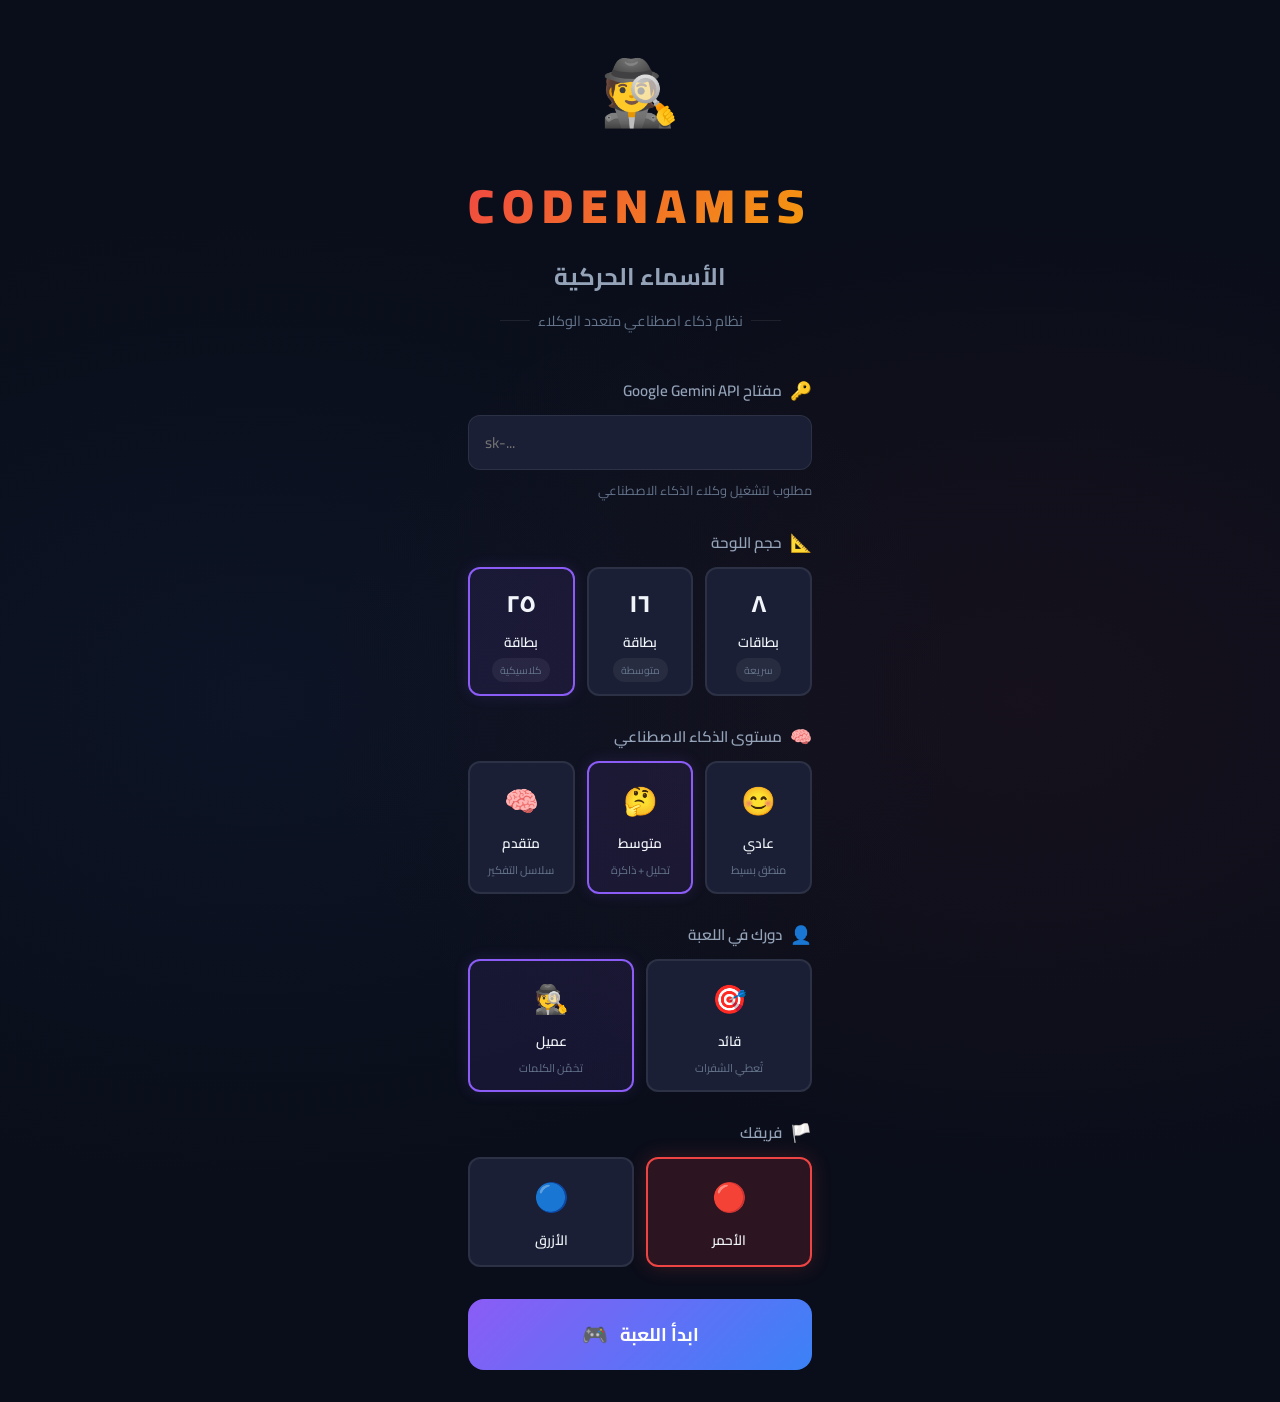
==== static/index.html @ 01b6862e "inital commit" ====
<!DOCTYPE html>
<html lang="ar" dir="rtl">

<head>
    <meta charset="UTF-8">
    <meta name="viewport" content="width=device-width, initial-scale=1.0">
    <title>Codenames العربية - لعبة الأسماء الحركية</title>
    <meta name="description" content="نظام متكامل للعبة Codenames باللغة العربية مع وكلاء ذكاء اصطناعي متعددين">
    <link rel="preconnect" href="https://fonts.googleapis.com">
    <link rel="preconnect" href="https://fonts.gstatic.com" crossorigin>
    <link
        href="https://fonts.googleapis.com/css2?family=Cairo:wght@300;400;600;700;800;900&family=Tajawal:wght@300;400;500;700&display=swap"
        rel="stylesheet">
    <link rel="stylesheet" href="/static/styles.css">
</head>

<body>
    <!-- شاشة البداية -->
    <div id="setup-screen" class="screen active">
        <div class="setup-container">
            <div class="logo-section">
                <div class="logo-icon">🕵️</div>
                <h1 class="game-title">CODENAMES</h1>
                <h2 class="game-subtitle">الأسماء الحركية</h2>
                <p class="game-tagline">نظام ذكاء اصطناعي متعدد الوكلاء</p>
            </div>

            <div class="settings-panel">
                <div class="setting-group">
                    <label class="setting-label">
                        <span class="label-icon">🔑</span>
                        مفتاح Google Gemini API
                    </label>
                    <input type="password" id="api-key-input" class="setting-input" placeholder="sk-..."
                        autocomplete="off">
                    <small class="setting-hint">مطلوب لتشغيل وكلاء الذكاء الاصطناعي</small>
                </div>

                <div class="setting-group">
                    <label class="setting-label">
                        <span class="label-icon">📐</span>
                        حجم اللوحة
                    </label>
                    <div class="option-cards" id="board-size-options">
                        <div class="option-card" data-value="8">
                            <span class="option-number">٨</span>
                            <span class="option-text">بطاقات</span>
                            <span class="option-tag">سريعة</span>
                        </div>
                        <div class="option-card" data-value="16">
                            <span class="option-number">١٦</span>
                            <span class="option-text">بطاقة</span>
                            <span class="option-tag">متوسطة</span>
                        </div>
                        <div class="option-card selected" data-value="25">
                            <span class="option-number">٢٥</span>
                            <span class="option-text">بطاقة</span>
                            <span class="option-tag">كلاسيكية</span>
                        </div>
                    </div>
                </div>

                <div class="setting-group">
                    <label class="setting-label">
                        <span class="label-icon">🧠</span>
                        مستوى الذكاء الاصطناعي
                    </label>
                    <div class="option-cards" id="difficulty-options">
                        <div class="option-card" data-value="easy">
                            <span class="option-emoji">😊</span>
                            <span class="option-text">عادي</span>
                            <span class="option-desc">منطق بسيط</span>
                        </div>
                        <div class="option-card selected" data-value="medium">
                            <span class="option-emoji">🤔</span>
                            <span class="option-text">متوسط</span>
                            <span class="option-desc">تحليل + ذاكرة</span>
                        </div>
                        <div class="option-card" data-value="hard">
                            <span class="option-emoji">🧠</span>
                            <span class="option-text">متقدم</span>
                            <span class="option-desc">سلاسل التفكير</span>
                        </div>
                    </div>
                </div>

                <div class="setting-group">
                    <label class="setting-label">
                        <span class="label-icon">👤</span>
                        دورك في اللعبة
                    </label>
                    <div class="option-cards" id="role-options">
                        <div class="option-card" data-value="spymaster">
                            <span class="option-emoji">🎯</span>
                            <span class="option-text">قائد</span>
                            <span class="option-desc">تُعطي الشفرات</span>
                        </div>
                        <div class="option-card selected" data-value="operative">
                            <span class="option-emoji">🕵️</span>
                            <span class="option-text">عميل</span>
                            <span class="option-desc">تخمّن الكلمات</span>
                        </div>
                    </div>
                </div>

                <div class="setting-group">
                    <label class="setting-label">
                        <span class="label-icon">🏳️</span>
                        فريقك
                    </label>
                    <div class="option-cards" id="team-options">
                        <div class="option-card selected team-red" data-value="red">
                            <span class="option-emoji">🔴</span>
                            <span class="option-text">الأحمر</span>
                        </div>
                        <div class="option-card team-blue" data-value="blue">
                            <span class="option-emoji">🔵</span>
                            <span class="option-text">الأزرق</span>
                        </div>
                    </div>
                </div>

                <button id="start-game-btn" class="start-btn" onclick="startGame()">
                    <span class="btn-text">ابدأ اللعبة</span>
                    <span class="btn-icon">🎮</span>
                </button>
            </div>
        </div>
    </div>

    <!-- شاشة اللعبة -->
    <div id="game-screen" class="screen">
        <!-- الشريط العلوي -->
        <header class="game-header">
            <div class="header-right">
                <h1 class="header-title">CODENAMES</h1>
            </div>
            <div class="header-center">
                <div class="score-display">
                    <div class="score-item score-red">
                        <span class="score-label">الأحمر</span>
                        <span class="score-value" id="red-remaining">9</span>
                    </div>
                    <div class="score-divider">:</div>
                    <div class="score-item score-blue">
                        <span class="score-value" id="blue-remaining">8</span>
                        <span class="score-label">الأزرق</span>
                    </div>
                </div>
            </div>
            <div class="header-left">
                <div class="turn-indicator" id="turn-indicator">
                    <span class="turn-team" id="current-team-display">الأحمر</span>
                    <span class="turn-phase" id="current-phase-display">الشفرة</span>
                </div>
                <button class="new-game-btn" onclick="showSetup()">لعبة جديدة</button>
            </div>
        </header>

        <!-- المحتوى الرئيسي -->
        <main class="game-main">
            <!-- لوحة اللعب -->
            <div class="board-section">
                <!-- الشفرة الحالية -->
                <div class="clue-display" id="clue-display" style="display: none;">
                    <div class="clue-label">الشفرة</div>
                    <div class="clue-content">
                        <span class="clue-word" id="clue-word"></span>
                        <span class="clue-number" id="clue-number"></span>
                    </div>
                    <div class="guesses-remaining" id="guesses-remaining"></div>
                </div>

                <!-- لوحة البطاقات -->
                <div class="game-board" id="game-board"></div>

                <!-- أزرار الإجراءات -->
                <div class="action-bar" id="action-bar">
                    <!-- شكل الشفرة (للقائد) -->
                    <div id="clue-form" class="clue-form" style="display: none;">
                        <input type="text" id="clue-input" class="clue-input" placeholder="اكتب الشفرة...">
                        <select id="clue-number-input" class="clue-select">
                            <option value="0">٠</option>
                            <option value="1" selected>١</option>
                            <option value="2">٢</option>
                            <option value="3">٣</option>
                            <option value="4">٤</option>
                            <option value="5">٥</option>
                            <option value="6">٦</option>
                            <option value="7">٧</option>
                            <option value="8">٨</option>
                            <option value="9">٩</option>
                        </select>
                        <button class="submit-clue-btn" onclick="submitClue()">إرسال الشفرة</button>
                    </div>

                    <!-- زر تمرير الدور -->
                    <button id="pass-btn" class="pass-btn" style="display: none;" onclick="passTurn()">
                        تمرير الدور ⏭️
                    </button>
                </div>
            </div>

            <!-- لوحة التفكير -->
            <aside class="thinking-panel" id="thinking-panel">
                <div class="panel-header">
                    <h3 class="panel-title">🧠 عمليات التفكير</h3>
                    <button class="panel-toggle" onclick="toggleThinkingPanel()">◀</button>
                </div>
                <div class="thinking-log" id="thinking-log">
                    <div class="thinking-empty">ستظهر هنا عمليات تفكير الوكلاء...</div>
                </div>
                <div class="clue-history-section">
                    <h4 class="section-title">📜 سجل الشفرات</h4>
                    <div class="clue-history-list" id="clue-history-list">
                        <div class="history-empty">لا توجد شفرات سابقة</div>
                    </div>
                </div>
                <div class="event-log-section">
                    <h4 class="section-title">📋 سجل الأحداث</h4>
                    <div class="event-log" id="event-log"></div>
                </div>
            </aside>
        </main>

        <!-- رسالة انتهاء اللعبة -->
        <div id="game-over-overlay" class="game-over-overlay" style="display: none;">
            <div class="game-over-content">
                <button class="close-overlay-btn" onclick="closeGameOver()">×</button>
                <div class="game-over-icon" id="game-over-icon">🏆</div>
                <h2 class="game-over-title" id="game-over-title">انتهت اللعبة!</h2>
                <p class="game-over-reason" id="game-over-reason"></p>
                <div class="game-over-stats" id="game-over-stats"></div>
                <button class="play-again-btn" onclick="showSetup()">العب مرة أخرى</button>
            </div>
        </div>

        <!-- مؤشر التحميل -->
        <div id="loading-overlay" class="loading-overlay" style="display: none;">
            <div class="loading-content">
                <div class="loading-spinner"></div>
                <p class="loading-text" id="loading-text">الوكيل يفكر...</p>
            </div>
        </div>
    </div>

    <script src="/static/app.js"></script>
</body>

</html>
---- static/styles.css ----
/* ============================================
   Codenames Arabic - Professional UI Styles
   تصميم احترافي للعبة الأسماء الحركية العربية
   ============================================ */

/* === CSS Variables === */
:root {
    /* Colors */
    --bg-primary: #0a0e1a;
    --bg-secondary: #111827;
    --bg-card: #1a1f35;
    --bg-card-hover: #242b45;
    --bg-surface: rgba(255, 255, 255, 0.03);
    --bg-glass: rgba(255, 255, 255, 0.05);

    --text-primary: #f1f5f9;
    --text-secondary: #94a3b8;
    --text-muted: #64748b;

    --red-primary: #ef4444;
    --red-light: #fca5a5;
    --red-dark: #991b1b;
    --red-glow: rgba(239, 68, 68, 0.3);
    --red-bg: rgba(239, 68, 68, 0.15);

    --blue-primary: #3b82f6;
    --blue-light: #93c5fd;
    --blue-dark: #1e40af;
    --blue-glow: rgba(59, 130, 246, 0.3);
    --blue-bg: rgba(59, 130, 246, 0.15);

    --neutral-primary: #a8a29e;
    --neutral-bg: rgba(168, 162, 158, 0.15);

    --assassin-primary: #1f2937;
    --assassin-bg: rgba(31, 41, 55, 0.9);
    --assassin-glow: rgba(0, 0, 0, 0.5);

    --accent-gold: #f59e0b;
    --accent-purple: #8b5cf6;
    --accent-green: #10b981;
    --accent-pink: #ec4899;

    --border-subtle: rgba(255, 255, 255, 0.08);
    --border-active: rgba(255, 255, 255, 0.15);

    /* Typography */
    --font-main: 'Cairo', 'Tajawal', sans-serif;
    --font-display: 'Cairo', sans-serif;

    /* Sizing */
    --radius-sm: 8px;
    --radius-md: 12px;
    --radius-lg: 16px;
    --radius-xl: 24px;
    --radius-full: 9999px;

    /* Transitions */
    --transition-fast: 0.15s ease;
    --transition-normal: 0.3s ease;
    --transition-slow: 0.5s ease;

    /* Shadows */
    --shadow-sm: 0 2px 8px rgba(0, 0, 0, 0.3);
    --shadow-md: 0 4px 16px rgba(0, 0, 0, 0.4);
    --shadow-lg: 0 8px 32px rgba(0, 0, 0, 0.5);
    --shadow-glow-red: 0 0 20px rgba(239, 68, 68, 0.2);
    --shadow-glow-blue: 0 0 20px rgba(59, 130, 246, 0.2);
}

/* === Reset & Base === */
*,
*::before,
*::after {
    margin: 0;
    padding: 0;
    box-sizing: border-box;
}

html {
    font-size: 16px;
    scroll-behavior: smooth;
}

body {
    font-family: var(--font-main);
    background: var(--bg-primary);
    color: var(--text-primary);
    direction: rtl;
    min-height: 100vh;
    overflow-x: hidden;
    background-image:
        radial-gradient(ellipse at 20% 50%, rgba(59, 130, 246, 0.05) 0%, transparent 50%),
        radial-gradient(ellipse at 80% 50%, rgba(239, 68, 68, 0.05) 0%, transparent 50%);
}

/* === Screen Management === */
.screen {
    display: none;
    min-height: 100vh;
}

.screen.active {
    display: flex;
    flex-direction: column;
}

/* ============================================
   SETUP SCREEN
   ============================================ */

.setup-container {
    max-width: 640px;
    margin: 0 auto;
    padding: 2rem 1.5rem;
    display: flex;
    flex-direction: column;
    align-items: center;
    min-height: 100vh;
    justify-content: center;
}

.logo-section {
    text-align: center;
    margin-bottom: 2.5rem;
    animation: fadeInDown 0.8s ease;
}

@keyframes fadeInDown {
    from {
        opacity: 0;
        transform: translateY(-30px);
    }

    to {
        opacity: 1;
        transform: translateY(0);
    }
}

.logo-icon {
    font-size: 4rem;
    margin-bottom: 0.5rem;
    animation: float 3s ease-in-out infinite;
}

@keyframes float {

    0%,
    100% {
        transform: translateY(0);
    }

    50% {
        transform: translateY(-10px);
    }
}

.game-title {
    font-family: var(--font-display);
    font-size: 3rem;
    font-weight: 900;
    letter-spacing: 8px;
    background: linear-gradient(135deg, var(--red-primary), var(--accent-gold), var(--blue-primary));
    background-size: 200% 200%;
    -webkit-background-clip: text;
    -webkit-text-fill-color: transparent;
    background-clip: text;
    animation: gradientShift 4s ease-in-out infinite;
}

@keyframes gradientShift {

    0%,
    100% {
        background-position: 0% 50%;
    }

    50% {
        background-position: 100% 50%;
    }
}

.game-subtitle {
    font-size: 1.5rem;
    font-weight: 700;
    color: var(--text-secondary);
    margin-top: 0.25rem;
}

.game-tagline {
    font-size: 0.9rem;
    color: var(--text-muted);
    margin-top: 0.5rem;
    display: flex;
    align-items: center;
    justify-content: center;
    gap: 0.5rem;
}

.game-tagline::before,
.game-tagline::after {
    content: '';
    width: 30px;
    height: 1px;
    background: var(--border-subtle);
}

/* Settings Panel */
.settings-panel {
    width: 100%;
    display: flex;
    flex-direction: column;
    gap: 1.5rem;
    animation: fadeInUp 0.8s ease 0.2s both;
}

@keyframes fadeInUp {
    from {
        opacity: 0;
        transform: translateY(20px);
    }

    to {
        opacity: 1;
        transform: translateY(0);
    }
}

.setting-group {
    display: flex;
    flex-direction: column;
    gap: 0.5rem;
}

.setting-label {
    font-size: 0.95rem;
    font-weight: 600;
    color: var(--text-secondary);
    display: flex;
    align-items: center;
    gap: 0.5rem;
}

.label-icon {
    font-size: 1.1rem;
}

.setting-input {
    background: var(--bg-card);
    border: 1px solid var(--border-subtle);
    border-radius: var(--radius-md);
    padding: 0.75rem 1rem;
    font-family: var(--font-main);
    font-size: 0.95rem;
    color: var(--text-primary);
    direction: ltr;
    text-align: left;
    transition: var(--transition-normal);
}

.setting-input:focus {
    outline: none;
    border-color: var(--accent-purple);
    box-shadow: 0 0 0 3px rgba(139, 92, 246, 0.15);
}

.setting-hint {
    font-size: 0.8rem;
    color: var(--text-muted);
}

/* Option Cards */
.option-cards {
    display: flex;
    gap: 0.75rem;
    flex-wrap: wrap;
}

.option-card {
    flex: 1;
    min-width: 80px;
    background: var(--bg-card);
    border: 2px solid var(--border-subtle);
    border-radius: var(--radius-md);
    padding: 0.75rem;
    text-align: center;
    cursor: pointer;
    transition: var(--transition-normal);
    display: flex;
    flex-direction: column;
    align-items: center;
    gap: 0.2rem;
}

.option-card:hover {
    border-color: var(--border-active);
    background: var(--bg-card-hover);
    transform: translateY(-2px);
}

.option-card.selected {
    border-color: var(--accent-purple);
    background: rgba(139, 92, 246, 0.1);
    box-shadow: 0 0 15px rgba(139, 92, 246, 0.15);
}

.option-card.team-red.selected {
    border-color: var(--red-primary);
    background: var(--red-bg);
    box-shadow: var(--shadow-glow-red);
}

.option-card.team-blue.selected {
    border-color: var(--blue-primary);
    background: var(--blue-bg);
    box-shadow: var(--shadow-glow-blue);
}

.option-number {
    font-size: 1.5rem;
    font-weight: 800;
    color: var(--text-primary);
}

.option-emoji {
    font-size: 1.75rem;
}

.option-text {
    font-size: 0.85rem;
    font-weight: 600;
    color: var(--text-primary);
}

.option-desc {
    font-size: 0.7rem;
    color: var(--text-muted);
}

.option-tag {
    font-size: 0.65rem;
    padding: 0.1rem 0.5rem;
    background: rgba(255, 255, 255, 0.06);
    border-radius: var(--radius-full);
    color: var(--text-muted);
}

/* Start Button */
.start-btn {
    width: 100%;
    padding: 1rem;
    font-family: var(--font-main);
    font-size: 1.15rem;
    font-weight: 700;
    color: white;
    background: linear-gradient(135deg, var(--accent-purple), var(--blue-primary));
    border: none;
    border-radius: var(--radius-lg);
    cursor: pointer;
    display: flex;
    align-items: center;
    justify-content: center;
    gap: 0.75rem;
    transition: var(--transition-normal);
    margin-top: 0.5rem;
    position: relative;
    overflow: hidden;
}

.start-btn::before {
    content: '';
    position: absolute;
    top: 0;
    left: -100%;
    width: 100%;
    height: 100%;
    background: linear-gradient(90deg, transparent, rgba(255, 255, 255, 0.1), transparent);
    transition: 0.5s;
}

.start-btn:hover::before {
    left: 100%;
}

.start-btn:hover {
    transform: translateY(-2px);
    box-shadow: 0 8px 25px rgba(139, 92, 246, 0.35);
}

.start-btn:active {
    transform: translateY(0);
}

.start-btn:disabled {
    opacity: 0.5;
    cursor: not-allowed;
    transform: none;
}

.btn-icon {
    font-size: 1.3rem;
}

/* ============================================
   GAME SCREEN
   ============================================ */

/* Header */
.game-header {
    display: flex;
    align-items: center;
    justify-content: space-between;
    padding: 0.75rem 1.5rem;
    background: var(--bg-secondary);
    border-bottom: 1px solid var(--border-subtle);
    position: sticky;
    top: 0;
    z-index: 100;
    backdrop-filter: blur(10px);
}

.header-title {
    font-size: 1.25rem;
    font-weight: 800;
    letter-spacing: 3px;
    background: linear-gradient(135deg, var(--red-primary), var(--blue-primary));
    -webkit-background-clip: text;
    -webkit-text-fill-color: transparent;
    background-clip: text;
}

.header-subtitle {
    font-size: 0.7rem;
    color: var(--text-muted);
    display: block;
}

/* Score Display */
.score-display {
    display: flex;
    align-items: center;
    gap: 1rem;
    background: var(--bg-glass);
    padding: 0.4rem 1.25rem;
    border-radius: var(--radius-full);
    border: 1px solid var(--border-subtle);
}

.score-item {
    display: flex;
    flex-direction: column;
    align-items: center;
    gap: 0.1rem;
}

.score-label {
    font-size: 0.65rem;
    font-weight: 600;
    text-transform: uppercase;
}

.score-red .score-label {
    color: var(--red-light);
}

.score-blue .score-label {
    color: var(--blue-light);
}

.score-value {
    font-size: 1.5rem;
    font-weight: 800;
}

.score-red .score-value {
    color: var(--red-primary);
    text-shadow: 0 0 10px var(--red-glow);
}

.score-blue .score-value {
    color: var(--blue-primary);
    text-shadow: 0 0 10px var(--blue-glow);
}

.score-divider {
    font-size: 1.25rem;
    font-weight: 800;
    color: var(--text-muted);
}

/* Turn Indicator */
.turn-indicator {
    display: flex;
    align-items: center;
    gap: 0.5rem;
    padding: 0.35rem 0.75rem;
    border-radius: var(--radius-full);
    background: var(--bg-glass);
    border: 1px solid var(--border-subtle);
    font-size: 0.85rem;
}

.turn-indicator.team-red {
    border-color: var(--red-primary);
    background: var(--red-bg);
}

.turn-indicator.team-blue {
    border-color: var(--blue-primary);
    background: var(--blue-bg);
}

.turn-team {
    font-weight: 700;
}

.turn-phase {
    color: var(--text-muted);
    font-size: 0.75rem;
}

.new-game-btn {
    background: var(--bg-card);
    border: 1px solid var(--border-subtle);
    border-radius: var(--radius-sm);
    padding: 0.4rem 0.75rem;
    color: var(--text-secondary);
    font-family: var(--font-main);
    font-size: 0.8rem;
    cursor: pointer;
    transition: var(--transition-fast);
    margin-right: 0.5rem;
}

.new-game-btn:hover {
    background: var(--bg-card-hover);
    color: var(--text-primary);
}

.header-left {
    display: flex;
    align-items: center;
}

/* === Main Layout === */
.game-main {
    display: flex;
    flex: 1;
    overflow: hidden;
}

.board-section {
    flex: 1;
    display: flex;
    flex-direction: column;
    padding: 1rem;
    overflow-y: auto;
    align-items: center;
}

/* Clue Display */
.clue-display {
    display: flex;
    align-items: center;
    gap: 1rem;
    padding: 0.75rem 1.5rem;
    background: var(--bg-glass);
    border: 1px solid var(--border-active);
    border-radius: var(--radius-lg);
    margin-bottom: 1rem;
    animation: slideDown 0.4s ease;
    width: fit-content;
}

@keyframes slideDown {
    from {
        opacity: 0;
        transform: translateY(-15px);
    }

    to {
        opacity: 1;
        transform: translateY(0);
    }
}

.clue-label {
    font-size: 0.75rem;
    color: var(--text-muted);
    font-weight: 600;
}

.clue-content {
    display: flex;
    align-items: center;
    gap: 0.5rem;
}

.clue-word {
    font-size: 1.5rem;
    font-weight: 800;
    color: var(--accent-gold);
    text-shadow: 0 0 15px rgba(245, 158, 11, 0.3);
}

.clue-number {
    font-size: 1.25rem;
    font-weight: 800;
    color: var(--accent-purple);
    background: rgba(139, 92, 246, 0.15);
    width: 2rem;
    height: 2rem;
    display: flex;
    align-items: center;
    justify-content: center;
    border-radius: var(--radius-full);
}

.guesses-remaining {
    font-size: 0.8rem;
    color: var(--text-muted);
}

/* === Game Board === */
.game-board {
    display: grid;
    gap: 0.6rem;
    width: 100%;
    max-width: 850px;
    padding: 0.5rem;
}

.game-board.size-8 {
    grid-template-columns: repeat(4, 1fr);
}

.game-board.size-16 {
    grid-template-columns: repeat(4, 1fr);
}

.game-board.size-25 {
    grid-template-columns: repeat(5, 1fr);
}

/* Card Styles */
.card {
    position: relative;
    background: var(--bg-card);
    border: 2px solid var(--border-subtle);
    border-radius: var(--radius-md);
    padding: 1rem 0.5rem;
    text-align: center;
    cursor: pointer;
    transition: var(--transition-normal);
    min-height: 75px;
    display: flex;
    align-items: center;
    justify-content: center;
    overflow: hidden;
    user-select: none;
}

.card::before {
    content: '';
    position: absolute;
    top: 0;
    left: 0;
    right: 0;
    bottom: 0;
    opacity: 0;
    transition: var(--transition-normal);
    border-radius: var(--radius-md);
}

.card:hover:not(.revealed):not(.disabled) {
    transform: translateY(-3px);
    border-color: var(--border-active);
    box-shadow: var(--shadow-md);
}

.card:hover:not(.revealed):not(.disabled)::before {
    opacity: 1;
    background: linear-gradient(135deg, rgba(255, 255, 255, 0.03), rgba(255, 255, 255, 0.08));
}

.card:active:not(.revealed):not(.disabled) {
    transform: translateY(-1px);
}

.card.disabled {
    cursor: not-allowed;
    opacity: 0.7;
}

.card-word {
    font-family: var(--font-main);
    font-size: 1rem;
    font-weight: 700;
    color: var(--text-primary);
    position: relative;
    z-index: 2;
}

.card-status-marker {
    position: absolute;
    top: 5px;
    right: 5px;
    font-size: 0.8rem;
    z-index: 10;
    background: rgba(0, 0, 0, 0.4);
    border-radius: 50%;
    width: 20px;
    height: 20px;
    display: flex;
    align-items: center;
    justify-content: center;
    box-shadow: 0 2px 4px rgba(0, 0, 0, 0.3);
    animation: markerPop 0.3s cubic-bezier(0.175, 0.885, 0.32, 1.275);
}

@keyframes markerPop {
    from {
        transform: scale(0);
        opacity: 0;
    }

    to {
        transform: scale(1);
        opacity: 1;
    }
}

.card-status-marker.missed {
    color: #ef4444;
    /* red-primary */
    border: 1px solid rgba(239, 68, 68, 0.3);
}

.card-status-marker.correct {
    color: #10b981;
    /* accent-green */
    border: 1px solid rgba(16, 185, 129, 0.3);
}



/* Revealed Card States */
.card.revealed {
    cursor: default;
    transform: none;
}

.card.revealed.type-red {
    background: var(--red-primary);
    border-color: var(--red-light);
    box-shadow: 0 0 20px rgba(239, 68, 68, 0.4);
    transform: scale(0.98);
}

.card.revealed.type-red .card-word {
    color: #ffffff;
    text-shadow: 0 1px 2px rgba(0, 0, 0, 0.5);
}

.card.revealed.type-blue {
    background: var(--blue-primary);
    border-color: var(--blue-light);
    box-shadow: 0 0 20px rgba(59, 130, 246, 0.4);
    transform: scale(0.98);
}

.card.revealed.type-blue .card-word {
    color: #ffffff;
    text-shadow: 0 1px 2px rgba(0, 0, 0, 0.5);
}

.card.revealed.type-neutral {
    background: #e2e8f0;
    /* Light white/beige as requested */
    border-color: #94a3b8;
    opacity: 0.9;
    transform: scale(0.95);
}

.card.revealed.type-neutral .card-word {
    color: #1e293b;
    text-decoration: none;
    font-weight: 800;
}

.card.revealed.type-assassin {
    background: var(--assassin-bg);
    border-color: #374151;
    box-shadow: var(--shadow-lg);
}

.card.revealed.type-assassin .card-word {
    color: #ef4444;
}

.card.revealed.type-assassin::after {
    content: '💀';
    position: absolute;
    top: 4px;
    left: 4px;
    font-size: 0.8rem;
}

/* Spymaster View - color hints */
.card.spy-red {
    border-color: rgba(239, 68, 68, 0.4);
    background: rgba(239, 68, 68, 0.08);
}

.card.spy-blue {
    border-color: rgba(59, 130, 246, 0.4);
    background: rgba(59, 130, 246, 0.08);
}

.card.spy-neutral {
    border-color: rgba(168, 162, 158, 0.3);
    background: rgba(168, 162, 158, 0.05);
}

.card.spy-assassin {
    border-color: rgba(55, 65, 81, 0.6);
    background: rgba(17, 24, 39, 0.4);
}

.card.spy-assassin::after {
    content: '☠️';
    position: absolute;
    top: 4px;
    left: 4px;
    font-size: 0.7rem;
}

/* Card type indicator for spymaster */
.card-type-dot {
    position: absolute;
    bottom: 4px;
    left: 50%;
    transform: translateX(-50%);
    width: 6px;
    height: 6px;
    border-radius: 50%;
}

.card-type-dot.dot-red {
    background: var(--red-primary);
}

.card-type-dot.dot-blue {
    background: var(--blue-primary);
}

.card-type-dot.dot-neutral {
    background: var(--neutral-primary);
}

.card-type-dot.dot-assassin {
    background: #4b5563;
}

/* Card reveal animation */
.card.just-revealed {
    animation: cardReveal 0.6s ease;
}

@keyframes cardReveal {
    0% {
        transform: rotateY(0deg);
    }

    50% {
        transform: rotateY(90deg);
    }

    100% {
        transform: rotateY(0deg);
    }
}

/* === Action Bar === */
.action-bar {
    margin-top: 1rem;
    display: flex;
    justify-content: center;
    width: 100%;
    max-width: 650px;
}

.clue-form {
    display: flex;
    gap: 0.5rem;
    align-items: center;
    background: var(--bg-card);
    padding: 0.5rem;
    border-radius: var(--radius-lg);
    border: 1px solid var(--border-subtle);
    width: 100%;
}

.clue-input {
    flex: 1;
    background: var(--bg-secondary);
    border: 1px solid var(--border-subtle);
    border-radius: var(--radius-sm);
    padding: 0.65rem 1rem;
    font-family: var(--font-main);
    font-size: 1rem;
    color: var(--text-primary);
    transition: var(--transition-fast);
}

.clue-input:focus {
    outline: none;
    border-color: var(--accent-gold);
}

.clue-select {
    background: var(--bg-secondary);
    border: 1px solid var(--border-subtle);
    border-radius: var(--radius-sm);
    padding: 0.65rem 0.75rem;
    font-family: var(--font-main);
    font-size: 1rem;
    color: var(--text-primary);
    cursor: pointer;
    min-width: 55px;
}

.submit-clue-btn {
    background: linear-gradient(135deg, var(--accent-gold), #d97706);
    color: white;
    border: none;
    border-radius: var(--radius-sm);
    padding: 0.65rem 1.25rem;
    font-family: var(--font-main);
    font-size: 0.9rem;
    font-weight: 700;
    cursor: pointer;
    transition: var(--transition-fast);
    white-space: nowrap;
}

.submit-clue-btn:hover {
    box-shadow: 0 4px 15px rgba(245, 158, 11, 0.3);
    transform: translateY(-1px);
}

.pass-btn {
    background: var(--bg-card);
    border: 1px solid var(--border-subtle);
    border-radius: var(--radius-md);
    padding: 0.65rem 1.5rem;
    font-family: var(--font-main);
    font-size: 0.9rem;
    font-weight: 600;
    color: var(--text-secondary);
    cursor: pointer;
    transition: var(--transition-fast);
}

.pass-btn:hover {
    background: var(--bg-card-hover);
    color: var(--text-primary);
    border-color: var(--border-active);
}

/* ============================================
   THINKING PANEL
   ============================================ */

.thinking-panel {
    width: 340px;
    min-width: 340px;
    background: var(--bg-secondary);
    border-right: 1px solid var(--border-subtle);
    display: flex;
    flex-direction: column;
    overflow: hidden;
    transition: var(--transition-normal);
}

.thinking-panel.collapsed {
    width: 40px;
    min-width: 40px;
}

.panel-header {
    display: flex;
    align-items: center;
    justify-content: space-between;
    padding: 0.75rem 1rem;
    background: var(--bg-glass);
    border-bottom: 1px solid var(--border-subtle);
}

.panel-title {
    font-size: 0.9rem;
    font-weight: 700;
    color: var(--text-secondary);
}

.panel-toggle {
    background: none;
    border: none;
    color: var(--text-muted);
    cursor: pointer;
    font-size: 0.9rem;
    padding: 0.25rem;
    transition: var(--transition-fast);
}

.panel-toggle:hover {
    color: var(--text-primary);
}

.thinking-log {
    flex: 1;
    overflow-y: auto;
    padding: 0.75rem;
    display: flex;
    flex-direction: column;
    gap: 0.5rem;
}

.thinking-empty {
    color: var(--text-muted);
    font-size: 0.85rem;
    text-align: center;
    padding: 2rem 1rem;
}

/* Thinking Step Cards */
.thinking-step {
    background: var(--bg-card);
    border-radius: var(--radius-sm);
    padding: 0.6rem 0.75rem;
    border-right: 3px solid var(--text-muted);
    animation: slideInRight 0.3s ease;
}

@keyframes slideInRight {
    from {
        opacity: 0;
        transform: translateX(15px);
    }

    to {
        opacity: 1;
        transform: translateX(0);
    }
}

.thinking-step.type-reflection {
    border-right-color: var(--accent-purple);
}

.thinking-step.type-react {
    border-right-color: var(--accent-green);
}

.thinking-step.type-planning {
    border-right-color: var(--accent-gold);
}

.thinking-step.team-red {
    border-right: 4px solid var(--red-primary);
    background: linear-gradient(to left, var(--red-bg), transparent);
}

.thinking-step.team-blue {
    border-right: 4px solid var(--blue-primary);
    background: linear-gradient(to left, var(--blue-bg), transparent);
}

.thinking-step.team-red .thinking-agent-name {
    color: var(--red-light);
}

.thinking-step.team-blue .thinking-agent-name {
    color: var(--blue-light);
}

.thinking-step-header {
    display: flex;
    align-items: center;
    justify-content: space-between;
    margin-bottom: 0.3rem;
}

.thinking-agent-name {
    font-size: 0.75rem;
    font-weight: 700;
    color: var(--text-secondary);
}

.thinking-type-badge {
    font-size: 0.6rem;
    padding: 0.1rem 0.4rem;
    border-radius: var(--radius-full);
    font-weight: 600;
}

.thinking-type-badge.badge-reflection {
    background: rgba(139, 92, 246, 0.15);
    color: var(--accent-purple);
}

.thinking-type-badge.badge-react {
    background: rgba(16, 185, 129, 0.15);
    color: var(--accent-green);
}

.thinking-type-badge.badge-planning {
    background: rgba(245, 158, 11, 0.15);
    color: var(--accent-gold);
}

.thinking-content {
    font-size: 0.8rem;
    color: var(--text-secondary);
    line-height: 1.5;
    white-space: pre-wrap;
    word-break: break-word;
}

/* Event Log */
.event-log-section {
    border-top: 1px solid var(--border-subtle);
    max-height: 200px;
}

.section-title {
    font-size: 0.8rem;
    font-weight: 600;
    color: var(--text-muted);
    padding: 0.5rem 1rem;
    background: var(--bg-glass);
}

.event-log {
    overflow-y: auto;
    max-height: 160px;
    padding: 0.5rem 0.75rem;
    display: flex;
    flex-direction: column;
    gap: 0.25rem;
}

.event-item {
    font-size: 0.75rem;
    color: var(--text-muted);
    padding: 0.25rem 0.5rem;
    border-radius: var(--radius-sm);
    background: var(--bg-glass);
    animation: fadeIn 0.2s ease;
}

@keyframes fadeIn {
    from {
        opacity: 0;
    }

    to {
        opacity: 1;
    }
}

.event-item.type-ai_clue,
.event-item.type-human_clue {
    color: var(--accent-gold);
    background: rgba(245, 158, 11, 0.08);
}

.event-item.type-ai_guess,
.event-item.type-human_guess {
    color: var(--accent-green);
    background: rgba(16, 185, 129, 0.08);
}

.event-item.type-game_over {
    color: var(--accent-pink);
    background: rgba(236, 72, 153, 0.08);
    font-weight: 600;
}

/* ============================================
   GAME OVER OVERLAY
   ============================================ */

.game-over-overlay {
    position: fixed;
    top: 0;
    left: 0;
    right: 0;
    bottom: 0;
    background: rgba(0, 0, 0, 0.8);
    backdrop-filter: blur(8px);
    display: flex;
    align-items: center;
    justify-content: center;
    z-index: 1000;
    animation: fadeIn 0.3s ease;
}

.game-over-content {
    position: relative;
    background: var(--bg-secondary);
    border: 1px solid var(--border-active);
    border-radius: var(--radius-xl);
    padding: 2.5rem;
    text-align: center;
    max-width: 420px;
    width: 90%;
    animation: scaleIn 0.4s ease;
}

.close-overlay-btn {
    position: absolute;
    top: 1rem;
    left: 1rem;
    background: transparent;
    border: none;
    color: var(--text-muted);
    font-size: 1.5rem;
    font-weight: 300;
    cursor: pointer;
    line-height: 1;
    padding: 0.5rem;
    transition: var(--transition-short);
    z-index: 10;
}

.close-overlay-btn:hover {
    color: var(--red-primary);
    transform: scale(1.1) rotate(90deg);
}

@keyframes scaleIn {
    from {
        transform: scale(0.9);
        opacity: 0;
    }

    to {
        transform: scale(1);
        opacity: 1;
    }
}

.game-over-icon {
    font-size: 4rem;
    margin-bottom: 1rem;
}

.game-over-title {
    font-size: 1.75rem;
    font-weight: 800;
    margin-bottom: 0.5rem;
}

.game-over-reason {
    color: var(--text-secondary);
    font-size: 0.95rem;
    margin-bottom: 1.5rem;
}

.game-over-stats {
    display: flex;
    justify-content: center;
    gap: 2rem;
    margin-bottom: 1.5rem;
}

.play-again-btn {
    background: linear-gradient(135deg, var(--accent-purple), var(--blue-primary));
    color: white;
    border: none;
    border-radius: var(--radius-md);
    padding: 0.75rem 2rem;
    font-family: var(--font-main);
    font-size: 1rem;
    font-weight: 700;
    cursor: pointer;
    transition: var(--transition-normal);
}

.play-again-btn:hover {
    transform: translateY(-2px);
    box-shadow: 0 8px 25px rgba(139, 92, 246, 0.35);
}

/* ============================================
   LOADING OVERLAY
   ============================================ */

.loading-overlay {
    position: fixed;
    top: 0;
    left: 0;
    right: 0;
    bottom: 0;
    background: rgba(0, 0, 0, 0.5);
    backdrop-filter: blur(4px);
    display: flex;
    align-items: center;
    justify-content: center;
    z-index: 999;
}

.loading-content {
    display: flex;
    flex-direction: column;
    align-items: center;
    gap: 1rem;
}

.loading-spinner {
    width: 48px;
    height: 48px;
    border: 3px solid var(--border-subtle);
    border-top-color: var(--accent-purple);
    border-radius: 50%;
    animation: spin 0.8s linear infinite;
}

@keyframes spin {
    to {
        transform: rotate(360deg);
    }
}

.loading-text {
    color: var(--text-secondary);
    font-size: 0.95rem;
    font-weight: 600;
}

/* ============================================
   NOTIFICATION TOAST
   ============================================ */

.toast-container {
    position: fixed;
    bottom: 1.5rem;
    left: 50%;
    transform: translateX(-50%);
    z-index: 2000;
    display: flex;
    flex-direction: column;
    gap: 0.5rem;
    align-items: center;
}

.toast {
    background: var(--bg-card);
    border: 1px solid var(--border-active);
    border-radius: var(--radius-md);
    padding: 0.75rem 1.5rem;
    font-size: 0.9rem;
    color: var(--text-primary);
    box-shadow: var(--shadow-lg);
    animation: toastIn 0.3s ease, toastOut 0.3s ease 2.7s forwards;
    max-width: 400px;
}

.toast.toast-error {
    border-color: var(--red-primary);
    background: rgba(239, 68, 68, 0.15);
}

.toast.toast-success {
    border-color: var(--accent-green);
    background: rgba(16, 185, 129, 0.15);
}

@keyframes toastIn {
    from {
        opacity: 0;
        transform: translateY(20px);
    }

    to {
        opacity: 1;
        transform: translateY(0);
    }
}

@keyframes toastOut {
    from {
        opacity: 1;
    }

    to {
        opacity: 0;
        transform: translateY(-10px);
    }
}

/* ============================================
   CLUE HISTORY & PASS BUTTON
   ============================================ */

.clue-history-section {
    padding: 1rem;
    border-top: 1px solid var(--border-subtle);
}

.clue-history-list {
    display: flex;
    flex-direction: column;
    gap: 0.75rem;
    max-height: 300px;
    overflow-y: auto;
    padding-right: 0.5rem;
}

.history-item {
    background: var(--bg-surface);
    border-radius: var(--radius-md);
    padding: 0.75rem;
    border-right: 3px solid transparent;
}

.history-item.team-red {
    border-right-color: var(--red-primary);
}

.history-item.team-blue {
    border-right-color: var(--blue-primary);
}

.history-header {
    display: flex;
    justify-content: space-between;
    font-size: 0.7rem;
    color: var(--text-muted);
    margin-bottom: 0.4rem;
}

.history-clue {
    font-size: 0.95rem;
    margin-bottom: 0.6rem;
}

.history-clue strong {
    color: var(--accent-gold);
    font-size: 1.1rem;
}

.history-guesses {
    display: flex;
    flex-wrap: wrap;
    gap: 0.4rem;
}

.history-guess {
    font-size: 0.75rem;
    padding: 0.15rem 0.5rem;
    border-radius: var(--radius-sm);
    background: rgba(255, 255, 255, 0.05);
}

.history-guess.correct {
    color: var(--accent-green);
    background: rgba(16, 185, 129, 0.1);
}

.history-guess.wrong {
    color: #94a3b8;
    text-decoration: line-through;
    opacity: 0.7;
}

.pass-btn {
    padding: 0.75rem 2rem;
    background: var(--bg-card);
    border: 2px solid var(--border-active);
    color: var(--text-primary);
    border-radius: var(--radius-lg);
    cursor: pointer;
    font-family: var(--font-main);
    font-weight: 700;
    transition: var(--transition-normal);
    display: inline-flex;
    align-items: center;
    gap: 0.5rem;
}

.pass-btn:hover {
    background: var(--bg-card-hover);
    border-color: var(--accent-purple);
    transform: translateY(-2px);
    box-shadow: 0 4px 12px rgba(0, 0, 0, 0.2);
}

/* === Scrollbar Styles === */
::-webkit-scrollbar {
    width: 6px;
}

::-webkit-scrollbar-track {
    background: transparent;
}

::-webkit-scrollbar-thumb {
    background: var(--border-subtle);
    border-radius: var(--radius-full);
}

::-webkit-scrollbar-thumb:hover {
    background: var(--border-active);
}

/* ============================================
   RESPONSIVE DESIGN
   ============================================ */

@media (max-width: 1024px) {
    .thinking-panel {
        position: fixed;
        top: 0;
        left: 0;
        bottom: 0;
        z-index: 200;
        transform: translateX(-100%);
        transition: transform var(--transition-normal);
    }

    .thinking-panel.open {
        transform: translateX(0);
    }

    .game-main {
        flex-direction: column;
    }
}

@media (max-width: 768px) {
    .game-header {
        flex-wrap: wrap;
        gap: 0.5rem;
        padding: 0.5rem 1rem;
    }

    .header-right,
    .header-center,
    .header-left {
        flex: none;
    }

    .game-board {
        gap: 0.4rem;
    }

    .card {
        min-height: 60px;
        padding: 0.6rem 0.3rem;
    }

    .card-word {
        font-size: 0.85rem;
    }

    .clue-form {
        flex-wrap: wrap;
    }

    .setup-container {
        padding: 1.5rem 1rem;
    }

    .game-title {
        font-size: 2rem;
        letter-spacing: 4px;
    }
}

@media (max-width: 480px) {
    .game-board.size-25 {
        grid-template-columns: repeat(5, 1fr);
        gap: 0.3rem;
    }

    .card {
        min-height: 50px;
        padding: 0.4rem 0.2rem;
        border-radius: 6px;
    }

    .card-word {
        font-size: 0.75rem;
    }

    .score-display {
        padding: 0.3rem 0.75rem;
    }
}

/* ============================================
   AI THINKING BAR - Non-blocking indicator
   ============================================ */
#ai-thinking-bar {
    display: none;
    position: fixed;
    top: 0;
    left: 0;
    right: 0;
    z-index: 9999;
    background: linear-gradient(90deg,
        rgba(139, 92, 246, 0.92),
        rgba(59, 130, 246, 0.92));
    color: white;
    font-family: var(--font-main);
    font-size: 0.9rem;
    font-weight: 600;
    padding: 0.55rem 1.25rem;
    align-items: center;
    justify-content: center;
    gap: 0.75rem;
    backdrop-filter: blur(8px);
    border-bottom: 1px solid rgba(255,255,255,0.15);
    /* لا يمنع التفاعل مع باقي الصفحة */
    pointer-events: none;
    animation: slideInBar 0.3s ease;
}

@keyframes slideInBar {
    from { transform: translateY(-100%); opacity: 0; }
    to   { transform: translateY(0);    opacity: 1; }
}

.ai-bar-spinner {
    width: 16px;
    height: 16px;
    border: 2px solid rgba(255,255,255,0.4);
    border-top-color: white;
    border-radius: 50%;
    animation: spin 0.7s linear infinite;
    flex-shrink: 0;
}

@keyframes spin {
    to { transform: rotate(360deg); }
}
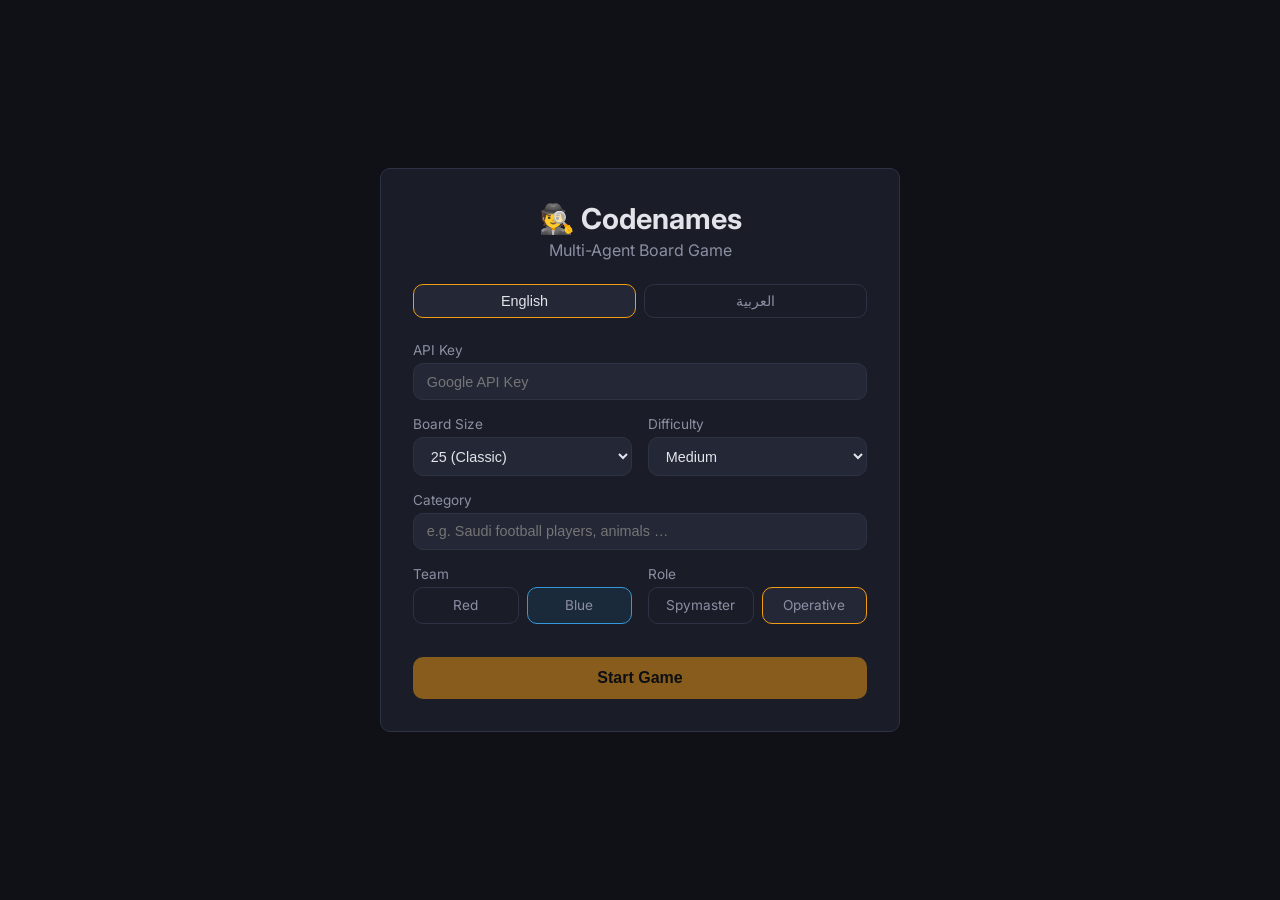
==== commit 9348a787: "added the opus code" ====
--- a/static/index.html
+++ b/static/index.html
@@ -1,250 +1,132 @@
 <!DOCTYPE html>
-<html lang="ar" dir="rtl">
+<html lang="en" dir="ltr">
+<head>
+    <meta charset="UTF-8" />
+    <meta name="viewport" content="width=device-width, initial-scale=1.0" />
+    <title>Codenames — Multi-Agent</title>
+    <link rel="preconnect" href="https://fonts.googleapis.com" />
+    <link href="https://fonts.googleapis.com/css2?family=Cairo:wght@400;600;700&family=Inter:wght@400;500;600;700&display=swap" rel="stylesheet" />
+    <link rel="stylesheet" href="/static/styles.css" />
+</head>
+<body>
 
-<head>
-    <meta charset="UTF-8">
-    <meta name="viewport" content="width=device-width, initial-scale=1.0">
-    <title>Codenames العربية - لعبة الأسماء الحركية</title>
-    <meta name="description" content="نظام متكامل للعبة Codenames باللغة العربية مع وكلاء ذكاء اصطناعي متعددين">
-    <link rel="preconnect" href="https://fonts.googleapis.com">
-    <link rel="preconnect" href="https://fonts.gstatic.com" crossorigin>
-    <link
-        href="https://fonts.googleapis.com/css2?family=Cairo:wght@300;400;600;700;800;900&family=Tajawal:wght@300;400;500;700&display=swap"
-        rel="stylesheet">
-    <link rel="stylesheet" href="/static/styles.css">
-</head>
+<!-- ─── SETUP SCREEN ──────────────────────────────────────────── -->
+<div id="setup-screen" class="screen active">
+    <div class="setup-card">
+        <h1 id="title">🕵️ Codenames</h1>
+        <p id="subtitle" class="subtitle">Multi-Agent Board Game</p>
 
-<body>
-    <!-- شاشة البداية -->
-    <div id="setup-screen" class="screen active">
-        <div class="setup-container">
-            <div class="logo-section">
-                <div class="logo-icon">🕵️</div>
-                <h1 class="game-title">CODENAMES</h1>
-                <h2 class="game-subtitle">الأسماء الحركية</h2>
-                <p class="game-tagline">نظام ذكاء اصطناعي متعدد الوكلاء</p>
+        <div class="lang-toggle">
+            <button class="btn-lang active" data-lang="en">English</button>
+            <button class="btn-lang" data-lang="ar">العربية</button>
+        </div>
+
+        <div class="form-group">
+            <label id="lbl-api">API Key</label>
+            <input type="password" id="api-key" placeholder="Google API Key" />
+        </div>
+
+        <div class="form-row">
+            <div class="form-group">
+                <label id="lbl-size">Board Size</label>
+                <select id="board-size">
+                    <option value="15">15 (Fast)</option>
+                    <option value="25" selected>25 (Classic)</option>
+                    <option value="35">35 (Large)</option>
+                </select>
             </div>
+            <div class="form-group">
+                <label id="lbl-diff">Difficulty</label>
+                <select id="difficulty">
+                    <option value="easy">Easy</option>
+                    <option value="medium" selected>Medium</option>
+                    <option value="hard">Hard</option>
+                </select>
+            </div>
+        </div>
 
-            <div class="settings-panel">
-                <div class="setting-group">
-                    <label class="setting-label">
-                        <span class="label-icon">🔑</span>
-                        مفتاح Google Gemini API
-                    </label>
-                    <input type="password" id="api-key-input" class="setting-input" placeholder="sk-..."
-                        autocomplete="off">
-                    <small class="setting-hint">مطلوب لتشغيل وكلاء الذكاء الاصطناعي</small>
+        <div class="form-group">
+            <label id="lbl-cat">Category <span class="hint">(optional)</span></label>
+            <input type="text" id="category" placeholder="" />
+        </div>
+
+        <div class="form-row">
+            <div class="form-group">
+                <label id="lbl-team">Team</label>
+                <div class="radio-group">
+                    <label class="radio-card red"><input type="radio" name="team" value="red" /> <span id="lbl-red">Red</span></label>
+                    <label class="radio-card blue selected"><input type="radio" name="team" value="blue" checked /> <span id="lbl-blue">Blue</span></label>
                 </div>
+            </div>
+            <div class="form-group">
+                <label id="lbl-role">Role</label>
+                <div class="radio-group">
+                    <label class="radio-card"><input type="radio" name="role" value="spymaster" /> <span id="lbl-spy">Spymaster</span></label>
+                    <label class="radio-card selected"><input type="radio" name="role" value="operative" checked /> <span id="lbl-op">Operative</span></label>
+                </div>
+            </div>
+        </div>
 
-                <div class="setting-group">
-                    <label class="setting-label">
-                        <span class="label-icon">📐</span>
-                        حجم اللوحة
-                    </label>
-                    <div class="option-cards" id="board-size-options">
-                        <div class="option-card" data-value="8">
-                            <span class="option-number">٨</span>
-                            <span class="option-text">بطاقات</span>
-                            <span class="option-tag">سريعة</span>
-                        </div>
-                        <div class="option-card" data-value="16">
-                            <span class="option-number">١٦</span>
-                            <span class="option-text">بطاقة</span>
-                            <span class="option-tag">متوسطة</span>
-                        </div>
-                        <div class="option-card selected" data-value="25">
-                            <span class="option-number">٢٥</span>
-                            <span class="option-text">بطاقة</span>
-                            <span class="option-tag">كلاسيكية</span>
-                        </div>
-                    </div>
-                </div>
+        <button id="btn-start" class="btn-primary" disabled>
+            <span id="btn-start-text">Start Game</span>
+            <span id="btn-start-loading" class="spinner hidden"></span>
+        </button>
+    </div>
+</div>
 
-                <div class="setting-group">
-                    <label class="setting-label">
-                        <span class="label-icon">🧠</span>
-                        مستوى الذكاء الاصطناعي
-                    </label>
-                    <div class="option-cards" id="difficulty-options">
-                        <div class="option-card" data-value="easy">
-                            <span class="option-emoji">😊</span>
-                            <span class="option-text">عادي</span>
-                            <span class="option-desc">منطق بسيط</span>
-                        </div>
-                        <div class="option-card selected" data-value="medium">
-                            <span class="option-emoji">🤔</span>
-                            <span class="option-text">متوسط</span>
-                            <span class="option-desc">تحليل + ذاكرة</span>
-                        </div>
-                        <div class="option-card" data-value="hard">
-                            <span class="option-emoji">🧠</span>
-                            <span class="option-text">متقدم</span>
-                            <span class="option-desc">سلاسل التفكير</span>
-                        </div>
-                    </div>
-                </div>
+<!-- ─── GAME SCREEN ───────────────────────────────────────────── -->
+<div id="game-screen" class="screen">
+    <!-- header -->
+    <header class="game-header">
+        <div class="score red-score"><span class="dot red"></span> <span id="red-count">0</span></div>
+        <div class="turn-indicator" id="turn-indicator">—</div>
+        <div class="score blue-score"><span class="dot blue"></span> <span id="blue-count">0</span></div>
+    </header>
 
-                <div class="setting-group">
-                    <label class="setting-label">
-                        <span class="label-icon">👤</span>
-                        دورك في اللعبة
-                    </label>
-                    <div class="option-cards" id="role-options">
-                        <div class="option-card" data-value="spymaster">
-                            <span class="option-emoji">🎯</span>
-                            <span class="option-text">قائد</span>
-                            <span class="option-desc">تُعطي الشفرات</span>
-                        </div>
-                        <div class="option-card selected" data-value="operative">
-                            <span class="option-emoji">🕵️</span>
-                            <span class="option-text">عميل</span>
-                            <span class="option-desc">تخمّن الكلمات</span>
-                        </div>
-                    </div>
-                </div>
+    <!-- board -->
+    <div id="board" class="board"></div>
 
-                <div class="setting-group">
-                    <label class="setting-label">
-                        <span class="label-icon">🏳️</span>
-                        فريقك
-                    </label>
-                    <div class="option-cards" id="team-options">
-                        <div class="option-card selected team-red" data-value="red">
-                            <span class="option-emoji">🔴</span>
-                            <span class="option-text">الأحمر</span>
-                        </div>
-                        <div class="option-card team-blue" data-value="blue">
-                            <span class="option-emoji">🔵</span>
-                            <span class="option-text">الأزرق</span>
-                        </div>
-                    </div>
-                </div>
+    <!-- clue display -->
+    <div id="clue-display" class="clue-display hidden">
+        <span id="clue-text"></span>
+    </div>
 
-                <button id="start-game-btn" class="start-btn" onclick="startGame()">
-                    <span class="btn-text">ابدأ اللعبة</span>
-                    <span class="btn-icon">🎮</span>
-                </button>
-            </div>
+    <!-- action bar -->
+    <div id="action-bar" class="action-bar hidden">
+        <!-- spymaster clue form -->
+        <div id="clue-form" class="clue-form hidden">
+            <input type="text" id="clue-input" placeholder="Clue word" />
+            <input type="number" id="clue-number" min="0" max="9" value="1" />
+            <button id="btn-clue" class="btn-primary">Give Clue</button>
+        </div>
+        <!-- operative controls -->
+        <div id="guess-controls" class="guess-controls hidden">
+            <button id="btn-pass" class="btn-secondary">Pass</button>
         </div>
     </div>
 
-    <!-- شاشة اللعبة -->
-    <div id="game-screen" class="screen">
-        <!-- الشريط العلوي -->
-        <header class="game-header">
-            <div class="header-right">
-                <h1 class="header-title">CODENAMES</h1>
-            </div>
-            <div class="header-center">
-                <div class="score-display">
-                    <div class="score-item score-red">
-                        <span class="score-label">الأحمر</span>
-                        <span class="score-value" id="red-remaining">9</span>
-                    </div>
-                    <div class="score-divider">:</div>
-                    <div class="score-item score-blue">
-                        <span class="score-value" id="blue-remaining">8</span>
-                        <span class="score-label">الأزرق</span>
-                    </div>
-                </div>
-            </div>
-            <div class="header-left">
-                <div class="turn-indicator" id="turn-indicator">
-                    <span class="turn-team" id="current-team-display">الأحمر</span>
-                    <span class="turn-phase" id="current-phase-display">الشفرة</span>
-                </div>
-                <button class="new-game-btn" onclick="showSetup()">لعبة جديدة</button>
-            </div>
-        </header>
+    <!-- AI thinking bar -->
+    <div id="ai-thinking" class="ai-thinking hidden">
+        <div class="thinking-bar"></div>
+        <span>AI is thinking…</span>
+    </div>
 
-        <!-- المحتوى الرئيسي -->
-        <main class="game-main">
-            <!-- لوحة اللعب -->
-            <div class="board-section">
-                <!-- الشفرة الحالية -->
-                <div class="clue-display" id="clue-display" style="display: none;">
-                    <div class="clue-label">الشفرة</div>
-                    <div class="clue-content">
-                        <span class="clue-word" id="clue-word"></span>
-                        <span class="clue-number" id="clue-number"></span>
-                    </div>
-                    <div class="guesses-remaining" id="guesses-remaining"></div>
-                </div>
+    <!-- event log sidebar -->
+    <aside id="event-log" class="event-log">
+        <h3 id="lbl-log">Game Log</h3>
+        <ul id="log-list"></ul>
+    </aside>
 
-                <!-- لوحة البطاقات -->
-                <div class="game-board" id="game-board"></div>
-
-                <!-- أزرار الإجراءات -->
-                <div class="action-bar" id="action-bar">
-                    <!-- شكل الشفرة (للقائد) -->
-                    <div id="clue-form" class="clue-form" style="display: none;">
-                        <input type="text" id="clue-input" class="clue-input" placeholder="اكتب الشفرة...">
-                        <select id="clue-number-input" class="clue-select">
-                            <option value="0">٠</option>
-                            <option value="1" selected>١</option>
-                            <option value="2">٢</option>
-                            <option value="3">٣</option>
-                            <option value="4">٤</option>
-                            <option value="5">٥</option>
-                            <option value="6">٦</option>
-                            <option value="7">٧</option>
-                            <option value="8">٨</option>
-                            <option value="9">٩</option>
-                        </select>
-                        <button class="submit-clue-btn" onclick="submitClue()">إرسال الشفرة</button>
-                    </div>
-
-                    <!-- زر تمرير الدور -->
-                    <button id="pass-btn" class="pass-btn" style="display: none;" onclick="passTurn()">
-                        تمرير الدور ⏭️
-                    </button>
-                </div>
-            </div>
-
-            <!-- لوحة التفكير -->
-            <aside class="thinking-panel" id="thinking-panel">
-                <div class="panel-header">
-                    <h3 class="panel-title">🧠 عمليات التفكير</h3>
-                    <button class="panel-toggle" onclick="toggleThinkingPanel()">◀</button>
-                </div>
-                <div class="thinking-log" id="thinking-log">
-                    <div class="thinking-empty">ستظهر هنا عمليات تفكير الوكلاء...</div>
-                </div>
-                <div class="clue-history-section">
-                    <h4 class="section-title">📜 سجل الشفرات</h4>
-                    <div class="clue-history-list" id="clue-history-list">
-                        <div class="history-empty">لا توجد شفرات سابقة</div>
-                    </div>
-                </div>
-                <div class="event-log-section">
-                    <h4 class="section-title">📋 سجل الأحداث</h4>
-                    <div class="event-log" id="event-log"></div>
-                </div>
-            </aside>
-        </main>
-
-        <!-- رسالة انتهاء اللعبة -->
-        <div id="game-over-overlay" class="game-over-overlay" style="display: none;">
-            <div class="game-over-content">
-                <button class="close-overlay-btn" onclick="closeGameOver()">×</button>
-                <div class="game-over-icon" id="game-over-icon">🏆</div>
-                <h2 class="game-over-title" id="game-over-title">انتهت اللعبة!</h2>
-                <p class="game-over-reason" id="game-over-reason"></p>
-                <div class="game-over-stats" id="game-over-stats"></div>
-                <button class="play-again-btn" onclick="showSetup()">العب مرة أخرى</button>
-            </div>
-        </div>
-
-        <!-- مؤشر التحميل -->
-        <div id="loading-overlay" class="loading-overlay" style="display: none;">
-            <div class="loading-content">
-                <div class="loading-spinner"></div>
-                <p class="loading-text" id="loading-text">الوكيل يفكر...</p>
-            </div>
+    <!-- game over overlay -->
+    <div id="game-over" class="game-over-overlay hidden">
+        <div class="game-over-card">
+            <h2 id="game-over-title"></h2>
+            <p id="game-over-msg"></p>
+            <button id="btn-new-game" class="btn-primary">New Game</button>
         </div>
     </div>
+</div>
 
-    <script src="/static/app.js"></script>
+<script src="/static/app.js"></script>
 </body>
-
-</html>+</html>
--- a/static/styles.css
+++ b/static/styles.css
@@ -1,1649 +1,278 @@
-/* ============================================
-   Codenames Arabic - Professional UI Styles
-   تصميم احترافي للعبة الأسماء الحركية العربية
-   ============================================ */
-
-/* === CSS Variables === */
+/* ── variables ─────────────────────────────────────────────── */
 :root {
-    /* Colors */
-    --bg-primary: #0a0e1a;
-    --bg-secondary: #111827;
-    --bg-card: #1a1f35;
-    --bg-card-hover: #242b45;
-    --bg-surface: rgba(255, 255, 255, 0.03);
-    --bg-glass: rgba(255, 255, 255, 0.05);
-
-    --text-primary: #f1f5f9;
-    --text-secondary: #94a3b8;
-    --text-muted: #64748b;
-
-    --red-primary: #ef4444;
-    --red-light: #fca5a5;
-    --red-dark: #991b1b;
-    --red-glow: rgba(239, 68, 68, 0.3);
-    --red-bg: rgba(239, 68, 68, 0.15);
-
-    --blue-primary: #3b82f6;
-    --blue-light: #93c5fd;
-    --blue-dark: #1e40af;
-    --blue-glow: rgba(59, 130, 246, 0.3);
-    --blue-bg: rgba(59, 130, 246, 0.15);
-
-    --neutral-primary: #a8a29e;
-    --neutral-bg: rgba(168, 162, 158, 0.15);
-
-    --assassin-primary: #1f2937;
-    --assassin-bg: rgba(31, 41, 55, 0.9);
-    --assassin-glow: rgba(0, 0, 0, 0.5);
-
-    --accent-gold: #f59e0b;
-    --accent-purple: #8b5cf6;
-    --accent-green: #10b981;
-    --accent-pink: #ec4899;
-
-    --border-subtle: rgba(255, 255, 255, 0.08);
-    --border-active: rgba(255, 255, 255, 0.15);
-
-    /* Typography */
-    --font-main: 'Cairo', 'Tajawal', sans-serif;
-    --font-display: 'Cairo', sans-serif;
-
-    /* Sizing */
-    --radius-sm: 8px;
-    --radius-md: 12px;
-    --radius-lg: 16px;
-    --radius-xl: 24px;
-    --radius-full: 9999px;
-
-    /* Transitions */
-    --transition-fast: 0.15s ease;
-    --transition-normal: 0.3s ease;
-    --transition-slow: 0.5s ease;
-
-    /* Shadows */
-    --shadow-sm: 0 2px 8px rgba(0, 0, 0, 0.3);
-    --shadow-md: 0 4px 16px rgba(0, 0, 0, 0.4);
-    --shadow-lg: 0 8px 32px rgba(0, 0, 0, 0.5);
-    --shadow-glow-red: 0 0 20px rgba(239, 68, 68, 0.2);
-    --shadow-glow-blue: 0 0 20px rgba(59, 130, 246, 0.2);
-}
-
-/* === Reset & Base === */
-*,
-*::before,
-*::after {
-    margin: 0;
-    padding: 0;
-    box-sizing: border-box;
-}
-
-html {
-    font-size: 16px;
-    scroll-behavior: smooth;
-}
+  --bg:        #0f1117;
+  --surface:   #1a1d27;
+  --surface2:  #242836;
+  --border:    #2d3244;
+  --text:      #e2e4e9;
+  --text-dim:  #8b8fa3;
+  --red:       #e74c3c;
+  --red-bg:    #3b1a1a;
+  --blue:      #3498db;
+  --blue-bg:   #1a2a3b;
+  --neutral:   #95a5a6;
+  --neutral-bg:#2c2c2c;
+  --assassin:  #9b59b6;
+  --assassin-bg:#2a1a2e;
+  --accent:    #f39c12;
+  --font-en:   'Inter', sans-serif;
+  --font-ar:   'Cairo', sans-serif;
+  --radius:    10px;
+}
+
+/* ── reset ────────────────────────────────────────────────── */
+*, *::before, *::after { box-sizing: border-box; margin: 0; padding: 0; }
 
 body {
-    font-family: var(--font-main);
-    background: var(--bg-primary);
-    color: var(--text-primary);
-    direction: rtl;
-    min-height: 100vh;
-    overflow-x: hidden;
-    background-image:
-        radial-gradient(ellipse at 20% 50%, rgba(59, 130, 246, 0.05) 0%, transparent 50%),
-        radial-gradient(ellipse at 80% 50%, rgba(239, 68, 68, 0.05) 0%, transparent 50%);
-}
-
-/* === Screen Management === */
-.screen {
-    display: none;
-    min-height: 100vh;
-}
-
-.screen.active {
-    display: flex;
-    flex-direction: column;
-}
-
-/* ============================================
-   SETUP SCREEN
-   ============================================ */
-
-.setup-container {
-    max-width: 640px;
-    margin: 0 auto;
-    padding: 2rem 1.5rem;
-    display: flex;
-    flex-direction: column;
-    align-items: center;
-    min-height: 100vh;
-    justify-content: center;
-}
-
-.logo-section {
-    text-align: center;
-    margin-bottom: 2.5rem;
-    animation: fadeInDown 0.8s ease;
-}
-
-@keyframes fadeInDown {
-    from {
-        opacity: 0;
-        transform: translateY(-30px);
-    }
-
-    to {
-        opacity: 1;
-        transform: translateY(0);
-    }
-}
-
-.logo-icon {
-    font-size: 4rem;
-    margin-bottom: 0.5rem;
-    animation: float 3s ease-in-out infinite;
-}
-
-@keyframes float {
-
-    0%,
-    100% {
-        transform: translateY(0);
-    }
-
-    50% {
-        transform: translateY(-10px);
-    }
-}
-
-.game-title {
-    font-family: var(--font-display);
-    font-size: 3rem;
-    font-weight: 900;
-    letter-spacing: 8px;
-    background: linear-gradient(135deg, var(--red-primary), var(--accent-gold), var(--blue-primary));
-    background-size: 200% 200%;
-    -webkit-background-clip: text;
-    -webkit-text-fill-color: transparent;
-    background-clip: text;
-    animation: gradientShift 4s ease-in-out infinite;
-}
-
-@keyframes gradientShift {
-
-    0%,
-    100% {
-        background-position: 0% 50%;
-    }
-
-    50% {
-        background-position: 100% 50%;
-    }
-}
-
-.game-subtitle {
-    font-size: 1.5rem;
-    font-weight: 700;
-    color: var(--text-secondary);
-    margin-top: 0.25rem;
-}
-
-.game-tagline {
-    font-size: 0.9rem;
-    color: var(--text-muted);
-    margin-top: 0.5rem;
-    display: flex;
-    align-items: center;
-    justify-content: center;
-    gap: 0.5rem;
-}
-
-.game-tagline::before,
-.game-tagline::after {
-    content: '';
-    width: 30px;
-    height: 1px;
-    background: var(--border-subtle);
-}
-
-/* Settings Panel */
-.settings-panel {
-    width: 100%;
-    display: flex;
-    flex-direction: column;
-    gap: 1.5rem;
-    animation: fadeInUp 0.8s ease 0.2s both;
-}
-
-@keyframes fadeInUp {
-    from {
-        opacity: 0;
-        transform: translateY(20px);
-    }
-
-    to {
-        opacity: 1;
-        transform: translateY(0);
-    }
-}
-
-.setting-group {
-    display: flex;
-    flex-direction: column;
-    gap: 0.5rem;
-}
-
-.setting-label {
-    font-size: 0.95rem;
-    font-weight: 600;
-    color: var(--text-secondary);
-    display: flex;
-    align-items: center;
-    gap: 0.5rem;
-}
-
-.label-icon {
-    font-size: 1.1rem;
-}
-
-.setting-input {
-    background: var(--bg-card);
-    border: 1px solid var(--border-subtle);
-    border-radius: var(--radius-md);
-    padding: 0.75rem 1rem;
-    font-family: var(--font-main);
-    font-size: 0.95rem;
-    color: var(--text-primary);
-    direction: ltr;
-    text-align: left;
-    transition: var(--transition-normal);
-}
-
-.setting-input:focus {
-    outline: none;
-    border-color: var(--accent-purple);
-    box-shadow: 0 0 0 3px rgba(139, 92, 246, 0.15);
-}
-
-.setting-hint {
-    font-size: 0.8rem;
-    color: var(--text-muted);
-}
-
-/* Option Cards */
-.option-cards {
-    display: flex;
-    gap: 0.75rem;
-    flex-wrap: wrap;
-}
-
-.option-card {
-    flex: 1;
-    min-width: 80px;
-    background: var(--bg-card);
-    border: 2px solid var(--border-subtle);
-    border-radius: var(--radius-md);
-    padding: 0.75rem;
-    text-align: center;
-    cursor: pointer;
-    transition: var(--transition-normal);
-    display: flex;
-    flex-direction: column;
-    align-items: center;
-    gap: 0.2rem;
-}
-
-.option-card:hover {
-    border-color: var(--border-active);
-    background: var(--bg-card-hover);
-    transform: translateY(-2px);
-}
-
-.option-card.selected {
-    border-color: var(--accent-purple);
-    background: rgba(139, 92, 246, 0.1);
-    box-shadow: 0 0 15px rgba(139, 92, 246, 0.15);
-}
-
-.option-card.team-red.selected {
-    border-color: var(--red-primary);
-    background: var(--red-bg);
-    box-shadow: var(--shadow-glow-red);
-}
-
-.option-card.team-blue.selected {
-    border-color: var(--blue-primary);
-    background: var(--blue-bg);
-    box-shadow: var(--shadow-glow-blue);
-}
-
-.option-number {
-    font-size: 1.5rem;
-    font-weight: 800;
-    color: var(--text-primary);
-}
-
-.option-emoji {
-    font-size: 1.75rem;
-}
-
-.option-text {
-    font-size: 0.85rem;
-    font-weight: 600;
-    color: var(--text-primary);
-}
-
-.option-desc {
-    font-size: 0.7rem;
-    color: var(--text-muted);
-}
-
-.option-tag {
-    font-size: 0.65rem;
-    padding: 0.1rem 0.5rem;
-    background: rgba(255, 255, 255, 0.06);
-    border-radius: var(--radius-full);
-    color: var(--text-muted);
-}
-
-/* Start Button */
-.start-btn {
-    width: 100%;
-    padding: 1rem;
-    font-family: var(--font-main);
-    font-size: 1.15rem;
-    font-weight: 700;
-    color: white;
-    background: linear-gradient(135deg, var(--accent-purple), var(--blue-primary));
-    border: none;
-    border-radius: var(--radius-lg);
-    cursor: pointer;
-    display: flex;
-    align-items: center;
-    justify-content: center;
-    gap: 0.75rem;
-    transition: var(--transition-normal);
-    margin-top: 0.5rem;
-    position: relative;
-    overflow: hidden;
-}
-
-.start-btn::before {
-    content: '';
-    position: absolute;
-    top: 0;
-    left: -100%;
-    width: 100%;
-    height: 100%;
-    background: linear-gradient(90deg, transparent, rgba(255, 255, 255, 0.1), transparent);
-    transition: 0.5s;
-}
-
-.start-btn:hover::before {
-    left: 100%;
-}
-
-.start-btn:hover {
-    transform: translateY(-2px);
-    box-shadow: 0 8px 25px rgba(139, 92, 246, 0.35);
-}
-
-.start-btn:active {
-    transform: translateY(0);
-}
-
-.start-btn:disabled {
-    opacity: 0.5;
-    cursor: not-allowed;
-    transform: none;
-}
-
-.btn-icon {
-    font-size: 1.3rem;
-}
-
-/* ============================================
-   GAME SCREEN
-   ============================================ */
-
-/* Header */
+  background: var(--bg);
+  color: var(--text);
+  font-family: var(--font-en);
+  min-height: 100vh;
+}
+body[dir="rtl"] { font-family: var(--font-ar); }
+
+/* ── screens ──────────────────────────────────────────────── */
+.screen { display: none; }
+.screen.active { display: flex; justify-content: center; align-items: center; min-height: 100vh; }
+
+/* ── setup ────────────────────────────────────────────────── */
+.setup-card {
+  background: var(--surface);
+  border: 1px solid var(--border);
+  border-radius: var(--radius);
+  padding: 2rem;
+  width: 100%;
+  max-width: 520px;
+}
+.setup-card h1 { font-size: 1.8rem; text-align: center; margin-bottom: 0.25rem; }
+.subtitle { text-align: center; color: var(--text-dim); margin-bottom: 1.5rem; }
+
+.lang-toggle { display: flex; gap: 0.5rem; margin-bottom: 1.5rem; }
+.btn-lang {
+  flex: 1;
+  padding: 0.5rem;
+  border: 1px solid var(--border);
+  border-radius: var(--radius);
+  background: transparent;
+  color: var(--text-dim);
+  cursor: pointer;
+  font-size: 0.9rem;
+}
+.btn-lang.active { background: var(--surface2); color: var(--text); border-color: var(--accent); }
+
+.form-group { margin-bottom: 1rem; }
+.form-group label { display: block; margin-bottom: 0.3rem; font-size: 0.85rem; color: var(--text-dim); }
+.hint { font-size: 0.75rem; opacity: 0.6; }
+.form-row { display: flex; gap: 1rem; }
+.form-row .form-group { flex: 1; }
+
+input, select {
+  width: 100%;
+  padding: 0.6rem 0.8rem;
+  border-radius: var(--radius);
+  border: 1px solid var(--border);
+  background: var(--surface2);
+  color: var(--text);
+  font-size: 0.9rem;
+}
+
+.radio-group { display: flex; gap: 0.5rem; }
+.radio-card {
+  flex: 1;
+  text-align: center;
+  padding: 0.6rem;
+  border: 1px solid var(--border);
+  border-radius: var(--radius);
+  cursor: pointer;
+  transition: 0.15s;
+}
+.radio-card input { display: none; }
+.radio-card.selected { border-color: var(--accent); background: var(--surface2); }
+.radio-card.red.selected { border-color: var(--red); background: var(--red-bg); }
+.radio-card.blue.selected { border-color: var(--blue); background: var(--blue-bg); }
+
+.btn-primary {
+  width: 100%;
+  padding: 0.75rem;
+  border: none;
+  border-radius: var(--radius);
+  background: var(--accent);
+  color: #000;
+  font-weight: 600;
+  font-size: 1rem;
+  cursor: pointer;
+  margin-top: 0.75rem;
+  display: flex;
+  align-items: center;
+  justify-content: center;
+  gap: 0.5rem;
+}
+.btn-primary:disabled { opacity: 0.5; cursor: not-allowed; }
+
+.btn-secondary {
+  padding: 0.6rem 1.5rem;
+  border: 1px solid var(--border);
+  border-radius: var(--radius);
+  background: transparent;
+  color: var(--text);
+  cursor: pointer;
+}
+
+.spinner { width: 18px; height: 18px; border: 2px solid #000; border-top-color: transparent; border-radius: 50%; animation: spin 0.6s linear infinite; }
+@keyframes spin { to { transform: rotate(360deg); } }
+.hidden { display: none !important; }
+
+/* ── game header ──────────────────────────────────────────── */
 .game-header {
-    display: flex;
-    align-items: center;
-    justify-content: space-between;
-    padding: 0.75rem 1.5rem;
-    background: var(--bg-secondary);
-    border-bottom: 1px solid var(--border-subtle);
-    position: sticky;
-    top: 0;
-    z-index: 100;
-    backdrop-filter: blur(10px);
-}
-
-.header-title {
-    font-size: 1.25rem;
-    font-weight: 800;
-    letter-spacing: 3px;
-    background: linear-gradient(135deg, var(--red-primary), var(--blue-primary));
-    -webkit-background-clip: text;
-    -webkit-text-fill-color: transparent;
-    background-clip: text;
-}
-
-.header-subtitle {
-    font-size: 0.7rem;
-    color: var(--text-muted);
-    display: block;
-}
-
-/* Score Display */
-.score-display {
-    display: flex;
-    align-items: center;
-    gap: 1rem;
-    background: var(--bg-glass);
-    padding: 0.4rem 1.25rem;
-    border-radius: var(--radius-full);
-    border: 1px solid var(--border-subtle);
-}
-
-.score-item {
-    display: flex;
-    flex-direction: column;
-    align-items: center;
-    gap: 0.1rem;
-}
-
-.score-label {
-    font-size: 0.65rem;
-    font-weight: 600;
-    text-transform: uppercase;
-}
-
-.score-red .score-label {
-    color: var(--red-light);
-}
-
-.score-blue .score-label {
-    color: var(--blue-light);
-}
-
-.score-value {
-    font-size: 1.5rem;
-    font-weight: 800;
-}
-
-.score-red .score-value {
-    color: var(--red-primary);
-    text-shadow: 0 0 10px var(--red-glow);
-}
-
-.score-blue .score-value {
-    color: var(--blue-primary);
-    text-shadow: 0 0 10px var(--blue-glow);
-}
-
-.score-divider {
-    font-size: 1.25rem;
-    font-weight: 800;
-    color: var(--text-muted);
-}
-
-/* Turn Indicator */
-.turn-indicator {
-    display: flex;
-    align-items: center;
-    gap: 0.5rem;
-    padding: 0.35rem 0.75rem;
-    border-radius: var(--radius-full);
-    background: var(--bg-glass);
-    border: 1px solid var(--border-subtle);
-    font-size: 0.85rem;
-}
-
-.turn-indicator.team-red {
-    border-color: var(--red-primary);
-    background: var(--red-bg);
-}
-
-.turn-indicator.team-blue {
-    border-color: var(--blue-primary);
-    background: var(--blue-bg);
-}
-
-.turn-team {
-    font-weight: 700;
-}
-
-.turn-phase {
-    color: var(--text-muted);
-    font-size: 0.75rem;
-}
-
-.new-game-btn {
-    background: var(--bg-card);
-    border: 1px solid var(--border-subtle);
-    border-radius: var(--radius-sm);
-    padding: 0.4rem 0.75rem;
-    color: var(--text-secondary);
-    font-family: var(--font-main);
-    font-size: 0.8rem;
-    cursor: pointer;
-    transition: var(--transition-fast);
-    margin-right: 0.5rem;
-}
-
-.new-game-btn:hover {
-    background: var(--bg-card-hover);
-    color: var(--text-primary);
-}
-
-.header-left {
-    display: flex;
-    align-items: center;
-}
-
-/* === Main Layout === */
-.game-main {
-    display: flex;
-    flex: 1;
-    overflow: hidden;
-}
-
-.board-section {
-    flex: 1;
-    display: flex;
-    flex-direction: column;
-    padding: 1rem;
-    overflow-y: auto;
-    align-items: center;
-}
-
-/* Clue Display */
+  display: flex;
+  align-items: center;
+  justify-content: space-between;
+  padding: 1rem 2rem;
+  background: var(--surface);
+  border-bottom: 1px solid var(--border);
+}
+.score { font-size: 1.4rem; font-weight: 700; display: flex; align-items: center; gap: 0.4rem; }
+.dot { width: 14px; height: 14px; border-radius: 50%; display: inline-block; }
+.dot.red { background: var(--red); }
+.dot.blue { background: var(--blue); }
+.turn-indicator { font-size: 0.95rem; color: var(--text-dim); }
+
+/* ── board ────────────────────────────────────────────────── */
+#game-screen.active { display: flex; flex-direction: column; min-height: 100vh; }
+
+.board {
+  display: grid;
+  gap: 0.6rem;
+  padding: 1.5rem 2rem;
+  max-width: 900px;
+  margin: 0 auto;
+  width: 100%;
+}
+.board.cols-5 { grid-template-columns: repeat(5, 1fr); }
+.board.cols-7 { grid-template-columns: repeat(7, 1fr); }
+
+.card {
+  position: relative;
+  padding: 1rem 0.5rem;
+  text-align: center;
+  border-radius: var(--radius);
+  border: 2px solid var(--border);
+  background: var(--surface2);
+  cursor: pointer;
+  transition: transform 0.15s, border-color 0.15s;
+  font-size: 0.85rem;
+  word-break: break-word;
+  min-height: 60px;
+  display: flex;
+  align-items: center;
+  justify-content: center;
+}
+.card:hover:not(.revealed) { transform: translateY(-2px); border-color: var(--accent); }
+
+/* revealed states */
+.card.revealed { opacity: 0.65; cursor: default; }
+.card.revealed.red   { background: var(--red-bg);   border-color: var(--red); color: var(--red); }
+.card.revealed.blue  { background: var(--blue-bg);  border-color: var(--blue); color: var(--blue); }
+.card.revealed.neutral { background: var(--neutral-bg); border-color: var(--neutral); color: var(--neutral); }
+.card.revealed.assassin { background: var(--assassin-bg); border-color: var(--assassin); color: var(--assassin); }
+
+/* spymaster hints (unrevealed) */
+.card.hint-red     { border-color: var(--red); }
+.card.hint-blue    { border-color: var(--blue); }
+.card.hint-neutral { border-color: var(--neutral); border-style: dashed; }
+.card.hint-assassin { border-color: var(--assassin); border-width: 3px; }
+
+/* ── clue display ─────────────────────────────────────────── */
 .clue-display {
-    display: flex;
-    align-items: center;
-    gap: 1rem;
-    padding: 0.75rem 1.5rem;
-    background: var(--bg-glass);
-    border: 1px solid var(--border-active);
-    border-radius: var(--radius-lg);
-    margin-bottom: 1rem;
-    animation: slideDown 0.4s ease;
-    width: fit-content;
-}
-
-@keyframes slideDown {
-    from {
-        opacity: 0;
-        transform: translateY(-15px);
-    }
-
-    to {
-        opacity: 1;
-        transform: translateY(0);
-    }
-}
-
-.clue-label {
-    font-size: 0.75rem;
-    color: var(--text-muted);
-    font-weight: 600;
-}
-
-.clue-content {
-    display: flex;
-    align-items: center;
-    gap: 0.5rem;
-}
-
-.clue-word {
-    font-size: 1.5rem;
-    font-weight: 800;
-    color: var(--accent-gold);
-    text-shadow: 0 0 15px rgba(245, 158, 11, 0.3);
-}
-
-.clue-number {
-    font-size: 1.25rem;
-    font-weight: 800;
-    color: var(--accent-purple);
-    background: rgba(139, 92, 246, 0.15);
-    width: 2rem;
-    height: 2rem;
-    display: flex;
-    align-items: center;
-    justify-content: center;
-    border-radius: var(--radius-full);
-}
-
-.guesses-remaining {
-    font-size: 0.8rem;
-    color: var(--text-muted);
-}
-
-/* === Game Board === */
-.game-board {
-    display: grid;
-    gap: 0.6rem;
-    width: 100%;
-    max-width: 850px;
-    padding: 0.5rem;
-}
-
-.game-board.size-8 {
-    grid-template-columns: repeat(4, 1fr);
-}
-
-.game-board.size-16 {
-    grid-template-columns: repeat(4, 1fr);
-}
-
-.game-board.size-25 {
-    grid-template-columns: repeat(5, 1fr);
-}
-
-/* Card Styles */
-.card {
-    position: relative;
-    background: var(--bg-card);
-    border: 2px solid var(--border-subtle);
-    border-radius: var(--radius-md);
-    padding: 1rem 0.5rem;
-    text-align: center;
-    cursor: pointer;
-    transition: var(--transition-normal);
-    min-height: 75px;
-    display: flex;
-    align-items: center;
-    justify-content: center;
-    overflow: hidden;
-    user-select: none;
-}
-
-.card::before {
-    content: '';
-    position: absolute;
-    top: 0;
-    left: 0;
-    right: 0;
-    bottom: 0;
-    opacity: 0;
-    transition: var(--transition-normal);
-    border-radius: var(--radius-md);
-}
-
-.card:hover:not(.revealed):not(.disabled) {
-    transform: translateY(-3px);
-    border-color: var(--border-active);
-    box-shadow: var(--shadow-md);
-}
-
-.card:hover:not(.revealed):not(.disabled)::before {
-    opacity: 1;
-    background: linear-gradient(135deg, rgba(255, 255, 255, 0.03), rgba(255, 255, 255, 0.08));
-}
-
-.card:active:not(.revealed):not(.disabled) {
-    transform: translateY(-1px);
-}
-
-.card.disabled {
-    cursor: not-allowed;
-    opacity: 0.7;
-}
-
-.card-word {
-    font-family: var(--font-main);
-    font-size: 1rem;
-    font-weight: 700;
-    color: var(--text-primary);
-    position: relative;
-    z-index: 2;
-}
-
-.card-status-marker {
-    position: absolute;
-    top: 5px;
-    right: 5px;
-    font-size: 0.8rem;
-    z-index: 10;
-    background: rgba(0, 0, 0, 0.4);
-    border-radius: 50%;
-    width: 20px;
-    height: 20px;
-    display: flex;
-    align-items: center;
-    justify-content: center;
-    box-shadow: 0 2px 4px rgba(0, 0, 0, 0.3);
-    animation: markerPop 0.3s cubic-bezier(0.175, 0.885, 0.32, 1.275);
-}
-
-@keyframes markerPop {
-    from {
-        transform: scale(0);
-        opacity: 0;
-    }
-
-    to {
-        transform: scale(1);
-        opacity: 1;
-    }
-}
-
-.card-status-marker.missed {
-    color: #ef4444;
-    /* red-primary */
-    border: 1px solid rgba(239, 68, 68, 0.3);
-}
-
-.card-status-marker.correct {
-    color: #10b981;
-    /* accent-green */
-    border: 1px solid rgba(16, 185, 129, 0.3);
-}
-
-
-
-/* Revealed Card States */
-.card.revealed {
-    cursor: default;
-    transform: none;
-}
-
-.card.revealed.type-red {
-    background: var(--red-primary);
-    border-color: var(--red-light);
-    box-shadow: 0 0 20px rgba(239, 68, 68, 0.4);
-    transform: scale(0.98);
-}
-
-.card.revealed.type-red .card-word {
-    color: #ffffff;
-    text-shadow: 0 1px 2px rgba(0, 0, 0, 0.5);
-}
-
-.card.revealed.type-blue {
-    background: var(--blue-primary);
-    border-color: var(--blue-light);
-    box-shadow: 0 0 20px rgba(59, 130, 246, 0.4);
-    transform: scale(0.98);
-}
-
-.card.revealed.type-blue .card-word {
-    color: #ffffff;
-    text-shadow: 0 1px 2px rgba(0, 0, 0, 0.5);
-}
-
-.card.revealed.type-neutral {
-    background: #e2e8f0;
-    /* Light white/beige as requested */
-    border-color: #94a3b8;
-    opacity: 0.9;
-    transform: scale(0.95);
-}
-
-.card.revealed.type-neutral .card-word {
-    color: #1e293b;
-    text-decoration: none;
-    font-weight: 800;
-}
-
-.card.revealed.type-assassin {
-    background: var(--assassin-bg);
-    border-color: #374151;
-    box-shadow: var(--shadow-lg);
-}
-
-.card.revealed.type-assassin .card-word {
-    color: #ef4444;
-}
-
-.card.revealed.type-assassin::after {
-    content: '💀';
-    position: absolute;
-    top: 4px;
-    left: 4px;
-    font-size: 0.8rem;
-}
-
-/* Spymaster View - color hints */
-.card.spy-red {
-    border-color: rgba(239, 68, 68, 0.4);
-    background: rgba(239, 68, 68, 0.08);
-}
-
-.card.spy-blue {
-    border-color: rgba(59, 130, 246, 0.4);
-    background: rgba(59, 130, 246, 0.08);
-}
-
-.card.spy-neutral {
-    border-color: rgba(168, 162, 158, 0.3);
-    background: rgba(168, 162, 158, 0.05);
-}
-
-.card.spy-assassin {
-    border-color: rgba(55, 65, 81, 0.6);
-    background: rgba(17, 24, 39, 0.4);
-}
-
-.card.spy-assassin::after {
-    content: '☠️';
-    position: absolute;
-    top: 4px;
-    left: 4px;
-    font-size: 0.7rem;
-}
-
-/* Card type indicator for spymaster */
-.card-type-dot {
-    position: absolute;
-    bottom: 4px;
-    left: 50%;
-    transform: translateX(-50%);
-    width: 6px;
-    height: 6px;
-    border-radius: 50%;
-}
-
-.card-type-dot.dot-red {
-    background: var(--red-primary);
-}
-
-.card-type-dot.dot-blue {
-    background: var(--blue-primary);
-}
-
-.card-type-dot.dot-neutral {
-    background: var(--neutral-primary);
-}
-
-.card-type-dot.dot-assassin {
-    background: #4b5563;
-}
-
-/* Card reveal animation */
-.card.just-revealed {
-    animation: cardReveal 0.6s ease;
-}
-
-@keyframes cardReveal {
-    0% {
-        transform: rotateY(0deg);
-    }
-
-    50% {
-        transform: rotateY(90deg);
-    }
-
-    100% {
-        transform: rotateY(0deg);
-    }
-}
-
-/* === Action Bar === */
+  text-align: center;
+  padding: 0.75rem;
+  font-size: 1.1rem;
+  color: var(--accent);
+  font-weight: 600;
+}
+
+/* ── action bar ───────────────────────────────────────────── */
 .action-bar {
-    margin-top: 1rem;
-    display: flex;
-    justify-content: center;
-    width: 100%;
-    max-width: 650px;
-}
-
-.clue-form {
-    display: flex;
-    gap: 0.5rem;
-    align-items: center;
-    background: var(--bg-card);
-    padding: 0.5rem;
-    border-radius: var(--radius-lg);
-    border: 1px solid var(--border-subtle);
-    width: 100%;
-}
-
-.clue-input {
-    flex: 1;
-    background: var(--bg-secondary);
-    border: 1px solid var(--border-subtle);
-    border-radius: var(--radius-sm);
-    padding: 0.65rem 1rem;
-    font-family: var(--font-main);
-    font-size: 1rem;
-    color: var(--text-primary);
-    transition: var(--transition-fast);
-}
-
-.clue-input:focus {
-    outline: none;
-    border-color: var(--accent-gold);
-}
-
-.clue-select {
-    background: var(--bg-secondary);
-    border: 1px solid var(--border-subtle);
-    border-radius: var(--radius-sm);
-    padding: 0.65rem 0.75rem;
-    font-family: var(--font-main);
-    font-size: 1rem;
-    color: var(--text-primary);
-    cursor: pointer;
-    min-width: 55px;
-}
-
-.submit-clue-btn {
-    background: linear-gradient(135deg, var(--accent-gold), #d97706);
-    color: white;
-    border: none;
-    border-radius: var(--radius-sm);
-    padding: 0.65rem 1.25rem;
-    font-family: var(--font-main);
-    font-size: 0.9rem;
-    font-weight: 700;
-    cursor: pointer;
-    transition: var(--transition-fast);
-    white-space: nowrap;
-}
-
-.submit-clue-btn:hover {
-    box-shadow: 0 4px 15px rgba(245, 158, 11, 0.3);
-    transform: translateY(-1px);
-}
-
-.pass-btn {
-    background: var(--bg-card);
-    border: 1px solid var(--border-subtle);
-    border-radius: var(--radius-md);
-    padding: 0.65rem 1.5rem;
-    font-family: var(--font-main);
-    font-size: 0.9rem;
-    font-weight: 600;
-    color: var(--text-secondary);
-    cursor: pointer;
-    transition: var(--transition-fast);
-}
-
-.pass-btn:hover {
-    background: var(--bg-card-hover);
-    color: var(--text-primary);
-    border-color: var(--border-active);
-}
-
-/* ============================================
-   THINKING PANEL
-   ============================================ */
-
-.thinking-panel {
-    width: 340px;
-    min-width: 340px;
-    background: var(--bg-secondary);
-    border-right: 1px solid var(--border-subtle);
-    display: flex;
-    flex-direction: column;
-    overflow: hidden;
-    transition: var(--transition-normal);
-}
-
-.thinking-panel.collapsed {
-    width: 40px;
-    min-width: 40px;
-}
-
-.panel-header {
-    display: flex;
-    align-items: center;
-    justify-content: space-between;
-    padding: 0.75rem 1rem;
-    background: var(--bg-glass);
-    border-bottom: 1px solid var(--border-subtle);
-}
-
-.panel-title {
-    font-size: 0.9rem;
-    font-weight: 700;
-    color: var(--text-secondary);
-}
-
-.panel-toggle {
-    background: none;
-    border: none;
-    color: var(--text-muted);
-    cursor: pointer;
-    font-size: 0.9rem;
-    padding: 0.25rem;
-    transition: var(--transition-fast);
-}
-
-.panel-toggle:hover {
-    color: var(--text-primary);
-}
-
-.thinking-log {
-    flex: 1;
-    overflow-y: auto;
-    padding: 0.75rem;
-    display: flex;
-    flex-direction: column;
-    gap: 0.5rem;
-}
-
-.thinking-empty {
-    color: var(--text-muted);
-    font-size: 0.85rem;
-    text-align: center;
-    padding: 2rem 1rem;
-}
-
-/* Thinking Step Cards */
-.thinking-step {
-    background: var(--bg-card);
-    border-radius: var(--radius-sm);
-    padding: 0.6rem 0.75rem;
-    border-right: 3px solid var(--text-muted);
-    animation: slideInRight 0.3s ease;
-}
-
-@keyframes slideInRight {
-    from {
-        opacity: 0;
-        transform: translateX(15px);
-    }
-
-    to {
-        opacity: 1;
-        transform: translateX(0);
-    }
-}
-
-.thinking-step.type-reflection {
-    border-right-color: var(--accent-purple);
-}
-
-.thinking-step.type-react {
-    border-right-color: var(--accent-green);
-}
-
-.thinking-step.type-planning {
-    border-right-color: var(--accent-gold);
-}
-
-.thinking-step.team-red {
-    border-right: 4px solid var(--red-primary);
-    background: linear-gradient(to left, var(--red-bg), transparent);
-}
-
-.thinking-step.team-blue {
-    border-right: 4px solid var(--blue-primary);
-    background: linear-gradient(to left, var(--blue-bg), transparent);
-}
-
-.thinking-step.team-red .thinking-agent-name {
-    color: var(--red-light);
-}
-
-.thinking-step.team-blue .thinking-agent-name {
-    color: var(--blue-light);
-}
-
-.thinking-step-header {
-    display: flex;
-    align-items: center;
-    justify-content: space-between;
-    margin-bottom: 0.3rem;
-}
-
-.thinking-agent-name {
-    font-size: 0.75rem;
-    font-weight: 700;
-    color: var(--text-secondary);
-}
-
-.thinking-type-badge {
-    font-size: 0.6rem;
-    padding: 0.1rem 0.4rem;
-    border-radius: var(--radius-full);
-    font-weight: 600;
-}
-
-.thinking-type-badge.badge-reflection {
-    background: rgba(139, 92, 246, 0.15);
-    color: var(--accent-purple);
-}
-
-.thinking-type-badge.badge-react {
-    background: rgba(16, 185, 129, 0.15);
-    color: var(--accent-green);
-}
-
-.thinking-type-badge.badge-planning {
-    background: rgba(245, 158, 11, 0.15);
-    color: var(--accent-gold);
-}
-
-.thinking-content {
-    font-size: 0.8rem;
-    color: var(--text-secondary);
-    line-height: 1.5;
-    white-space: pre-wrap;
-    word-break: break-word;
-}
-
-/* Event Log */
-.event-log-section {
-    border-top: 1px solid var(--border-subtle);
-    max-height: 200px;
-}
-
-.section-title {
-    font-size: 0.8rem;
-    font-weight: 600;
-    color: var(--text-muted);
-    padding: 0.5rem 1rem;
-    background: var(--bg-glass);
-}
-
+  display: flex;
+  justify-content: center;
+  gap: 0.75rem;
+  padding: 0.75rem 2rem;
+  background: var(--surface);
+  border-top: 1px solid var(--border);
+}
+.clue-form { display: flex; gap: 0.5rem; align-items: center; }
+.clue-form input { width: auto; }
+.clue-form input[type="text"] { width: 200px; }
+.clue-form input[type="number"] { width: 60px; text-align: center; }
+.clue-form .btn-primary { width: auto; margin-top: 0; }
+
+/* ── AI thinking ──────────────────────────────────────────── */
+.ai-thinking {
+  position: fixed;
+  bottom: 0;
+  left: 0;
+  width: 100%;
+  text-align: center;
+  padding: 0.5rem;
+  background: var(--surface);
+  color: var(--accent);
+  font-size: 0.85rem;
+  pointer-events: none;
+  z-index: 100;
+}
+.thinking-bar {
+  height: 3px;
+  background: linear-gradient(90deg, var(--accent), var(--red), var(--blue), var(--accent));
+  background-size: 200%;
+  animation: shimmer 1.5s infinite;
+}
+@keyframes shimmer { 0% { background-position: 200% 0; } 100% { background-position: -200% 0; } }
+
+/* ── event log ────────────────────────────────────────────── */
 .event-log {
-    overflow-y: auto;
-    max-height: 160px;
-    padding: 0.5rem 0.75rem;
-    display: flex;
-    flex-direction: column;
-    gap: 0.25rem;
-}
-
-.event-item {
-    font-size: 0.75rem;
-    color: var(--text-muted);
-    padding: 0.25rem 0.5rem;
-    border-radius: var(--radius-sm);
-    background: var(--bg-glass);
-    animation: fadeIn 0.2s ease;
-}
-
-@keyframes fadeIn {
-    from {
-        opacity: 0;
-    }
-
-    to {
-        opacity: 1;
-    }
-}
-
-.event-item.type-ai_clue,
-.event-item.type-human_clue {
-    color: var(--accent-gold);
-    background: rgba(245, 158, 11, 0.08);
-}
-
-.event-item.type-ai_guess,
-.event-item.type-human_guess {
-    color: var(--accent-green);
-    background: rgba(16, 185, 129, 0.08);
-}
-
-.event-item.type-game_over {
-    color: var(--accent-pink);
-    background: rgba(236, 72, 153, 0.08);
-    font-weight: 600;
-}
-
-/* ============================================
-   GAME OVER OVERLAY
-   ============================================ */
-
+  position: fixed;
+  right: 0;
+  top: 60px;
+  bottom: 0;
+  width: 260px;
+  background: var(--surface);
+  border-left: 1px solid var(--border);
+  padding: 1rem;
+  overflow-y: auto;
+  font-size: 0.8rem;
+}
+.event-log h3 { margin-bottom: 0.75rem; color: var(--text-dim); font-size: 0.85rem; }
+.event-log ul { list-style: none; }
+.event-log li { padding: 0.3rem 0; border-bottom: 1px solid var(--border); color: var(--text-dim); }
+
+/* ── game over ────────────────────────────────────────────── */
 .game-over-overlay {
-    position: fixed;
-    top: 0;
-    left: 0;
-    right: 0;
-    bottom: 0;
-    background: rgba(0, 0, 0, 0.8);
-    backdrop-filter: blur(8px);
-    display: flex;
-    align-items: center;
-    justify-content: center;
-    z-index: 1000;
-    animation: fadeIn 0.3s ease;
-}
-
-.game-over-content {
-    position: relative;
-    background: var(--bg-secondary);
-    border: 1px solid var(--border-active);
-    border-radius: var(--radius-xl);
-    padding: 2.5rem;
-    text-align: center;
-    max-width: 420px;
-    width: 90%;
-    animation: scaleIn 0.4s ease;
-}
-
-.close-overlay-btn {
-    position: absolute;
-    top: 1rem;
-    left: 1rem;
-    background: transparent;
-    border: none;
-    color: var(--text-muted);
-    font-size: 1.5rem;
-    font-weight: 300;
-    cursor: pointer;
-    line-height: 1;
-    padding: 0.5rem;
-    transition: var(--transition-short);
-    z-index: 10;
-}
-
-.close-overlay-btn:hover {
-    color: var(--red-primary);
-    transform: scale(1.1) rotate(90deg);
-}
-
-@keyframes scaleIn {
-    from {
-        transform: scale(0.9);
-        opacity: 0;
-    }
-
-    to {
-        transform: scale(1);
-        opacity: 1;
-    }
-}
-
-.game-over-icon {
-    font-size: 4rem;
-    margin-bottom: 1rem;
-}
-
-.game-over-title {
-    font-size: 1.75rem;
-    font-weight: 800;
-    margin-bottom: 0.5rem;
-}
-
-.game-over-reason {
-    color: var(--text-secondary);
-    font-size: 0.95rem;
-    margin-bottom: 1.5rem;
-}
-
-.game-over-stats {
-    display: flex;
-    justify-content: center;
-    gap: 2rem;
-    margin-bottom: 1.5rem;
-}
-
-.play-again-btn {
-    background: linear-gradient(135deg, var(--accent-purple), var(--blue-primary));
-    color: white;
-    border: none;
-    border-radius: var(--radius-md);
-    padding: 0.75rem 2rem;
-    font-family: var(--font-main);
-    font-size: 1rem;
-    font-weight: 700;
-    cursor: pointer;
-    transition: var(--transition-normal);
-}
-
-.play-again-btn:hover {
-    transform: translateY(-2px);
-    box-shadow: 0 8px 25px rgba(139, 92, 246, 0.35);
-}
-
-/* ============================================
-   LOADING OVERLAY
-   ============================================ */
-
-.loading-overlay {
-    position: fixed;
-    top: 0;
-    left: 0;
-    right: 0;
-    bottom: 0;
-    background: rgba(0, 0, 0, 0.5);
-    backdrop-filter: blur(4px);
-    display: flex;
-    align-items: center;
-    justify-content: center;
-    z-index: 999;
-}
-
-.loading-content {
-    display: flex;
-    flex-direction: column;
-    align-items: center;
-    gap: 1rem;
-}
-
-.loading-spinner {
-    width: 48px;
-    height: 48px;
-    border: 3px solid var(--border-subtle);
-    border-top-color: var(--accent-purple);
-    border-radius: 50%;
-    animation: spin 0.8s linear infinite;
-}
-
-@keyframes spin {
-    to {
-        transform: rotate(360deg);
-    }
-}
-
-.loading-text {
-    color: var(--text-secondary);
-    font-size: 0.95rem;
-    font-weight: 600;
-}
-
-/* ============================================
-   NOTIFICATION TOAST
-   ============================================ */
-
-.toast-container {
-    position: fixed;
-    bottom: 1.5rem;
-    left: 50%;
-    transform: translateX(-50%);
-    z-index: 2000;
-    display: flex;
-    flex-direction: column;
-    gap: 0.5rem;
-    align-items: center;
-}
-
-.toast {
-    background: var(--bg-card);
-    border: 1px solid var(--border-active);
-    border-radius: var(--radius-md);
-    padding: 0.75rem 1.5rem;
-    font-size: 0.9rem;
-    color: var(--text-primary);
-    box-shadow: var(--shadow-lg);
-    animation: toastIn 0.3s ease, toastOut 0.3s ease 2.7s forwards;
-    max-width: 400px;
-}
-
-.toast.toast-error {
-    border-color: var(--red-primary);
-    background: rgba(239, 68, 68, 0.15);
-}
-
-.toast.toast-success {
-    border-color: var(--accent-green);
-    background: rgba(16, 185, 129, 0.15);
-}
-
-@keyframes toastIn {
-    from {
-        opacity: 0;
-        transform: translateY(20px);
-    }
-
-    to {
-        opacity: 1;
-        transform: translateY(0);
-    }
-}
-
-@keyframes toastOut {
-    from {
-        opacity: 1;
-    }
-
-    to {
-        opacity: 0;
-        transform: translateY(-10px);
-    }
-}
-
-/* ============================================
-   CLUE HISTORY & PASS BUTTON
-   ============================================ */
-
-.clue-history-section {
-    padding: 1rem;
-    border-top: 1px solid var(--border-subtle);
-}
-
-.clue-history-list {
-    display: flex;
-    flex-direction: column;
-    gap: 0.75rem;
-    max-height: 300px;
-    overflow-y: auto;
-    padding-right: 0.5rem;
-}
-
-.history-item {
-    background: var(--bg-surface);
-    border-radius: var(--radius-md);
-    padding: 0.75rem;
-    border-right: 3px solid transparent;
-}
-
-.history-item.team-red {
-    border-right-color: var(--red-primary);
-}
-
-.history-item.team-blue {
-    border-right-color: var(--blue-primary);
-}
-
-.history-header {
-    display: flex;
-    justify-content: space-between;
-    font-size: 0.7rem;
-    color: var(--text-muted);
-    margin-bottom: 0.4rem;
-}
-
-.history-clue {
-    font-size: 0.95rem;
-    margin-bottom: 0.6rem;
-}
-
-.history-clue strong {
-    color: var(--accent-gold);
-    font-size: 1.1rem;
-}
-
-.history-guesses {
-    display: flex;
-    flex-wrap: wrap;
-    gap: 0.4rem;
-}
-
-.history-guess {
-    font-size: 0.75rem;
-    padding: 0.15rem 0.5rem;
-    border-radius: var(--radius-sm);
-    background: rgba(255, 255, 255, 0.05);
-}
-
-.history-guess.correct {
-    color: var(--accent-green);
-    background: rgba(16, 185, 129, 0.1);
-}
-
-.history-guess.wrong {
-    color: #94a3b8;
-    text-decoration: line-through;
-    opacity: 0.7;
-}
-
-.pass-btn {
-    padding: 0.75rem 2rem;
-    background: var(--bg-card);
-    border: 2px solid var(--border-active);
-    color: var(--text-primary);
-    border-radius: var(--radius-lg);
-    cursor: pointer;
-    font-family: var(--font-main);
-    font-weight: 700;
-    transition: var(--transition-normal);
-    display: inline-flex;
-    align-items: center;
-    gap: 0.5rem;
-}
-
-.pass-btn:hover {
-    background: var(--bg-card-hover);
-    border-color: var(--accent-purple);
-    transform: translateY(-2px);
-    box-shadow: 0 4px 12px rgba(0, 0, 0, 0.2);
-}
-
-/* === Scrollbar Styles === */
-::-webkit-scrollbar {
-    width: 6px;
-}
-
-::-webkit-scrollbar-track {
-    background: transparent;
-}
-
-::-webkit-scrollbar-thumb {
-    background: var(--border-subtle);
-    border-radius: var(--radius-full);
-}
-
-::-webkit-scrollbar-thumb:hover {
-    background: var(--border-active);
-}
-
-/* ============================================
-   RESPONSIVE DESIGN
-   ============================================ */
-
-@media (max-width: 1024px) {
-    .thinking-panel {
-        position: fixed;
-        top: 0;
-        left: 0;
-        bottom: 0;
-        z-index: 200;
-        transform: translateX(-100%);
-        transition: transform var(--transition-normal);
-    }
-
-    .thinking-panel.open {
-        transform: translateX(0);
-    }
-
-    .game-main {
-        flex-direction: column;
-    }
-}
-
-@media (max-width: 768px) {
-    .game-header {
-        flex-wrap: wrap;
-        gap: 0.5rem;
-        padding: 0.5rem 1rem;
-    }
-
-    .header-right,
-    .header-center,
-    .header-left {
-        flex: none;
-    }
-
-    .game-board {
-        gap: 0.4rem;
-    }
-
-    .card {
-        min-height: 60px;
-        padding: 0.6rem 0.3rem;
-    }
-
-    .card-word {
-        font-size: 0.85rem;
-    }
-
-    .clue-form {
-        flex-wrap: wrap;
-    }
-
-    .setup-container {
-        padding: 1.5rem 1rem;
-    }
-
-    .game-title {
-        font-size: 2rem;
-        letter-spacing: 4px;
-    }
-}
-
-@media (max-width: 480px) {
-    .game-board.size-25 {
-        grid-template-columns: repeat(5, 1fr);
-        gap: 0.3rem;
-    }
-
-    .card {
-        min-height: 50px;
-        padding: 0.4rem 0.2rem;
-        border-radius: 6px;
-    }
-
-    .card-word {
-        font-size: 0.75rem;
-    }
-
-    .score-display {
-        padding: 0.3rem 0.75rem;
-    }
-}
-
-/* ============================================
-   AI THINKING BAR - Non-blocking indicator
-   ============================================ */
-#ai-thinking-bar {
-    display: none;
-    position: fixed;
-    top: 0;
-    left: 0;
-    right: 0;
-    z-index: 9999;
-    background: linear-gradient(90deg,
-        rgba(139, 92, 246, 0.92),
-        rgba(59, 130, 246, 0.92));
-    color: white;
-    font-family: var(--font-main);
-    font-size: 0.9rem;
-    font-weight: 600;
-    padding: 0.55rem 1.25rem;
-    align-items: center;
-    justify-content: center;
-    gap: 0.75rem;
-    backdrop-filter: blur(8px);
-    border-bottom: 1px solid rgba(255,255,255,0.15);
-    /* لا يمنع التفاعل مع باقي الصفحة */
-    pointer-events: none;
-    animation: slideInBar 0.3s ease;
-}
-
-@keyframes slideInBar {
-    from { transform: translateY(-100%); opacity: 0; }
-    to   { transform: translateY(0);    opacity: 1; }
-}
-
-.ai-bar-spinner {
-    width: 16px;
-    height: 16px;
-    border: 2px solid rgba(255,255,255,0.4);
-    border-top-color: white;
-    border-radius: 50%;
-    animation: spin 0.7s linear infinite;
-    flex-shrink: 0;
-}
-
-@keyframes spin {
-    to { transform: rotate(360deg); }
-}+  position: fixed;
+  inset: 0;
+  background: rgba(0,0,0,0.7);
+  display: flex;
+  align-items: center;
+  justify-content: center;
+  z-index: 200;
+}
+.game-over-card {
+  background: var(--surface);
+  border: 1px solid var(--border);
+  border-radius: var(--radius);
+  padding: 2.5rem;
+  text-align: center;
+  max-width: 400px;
+}
+.game-over-card h2 { font-size: 2rem; margin-bottom: 0.5rem; }
+.game-over-card p { color: var(--text-dim); margin-bottom: 1.5rem; }
+
+/* ── responsive ───────────────────────────────────────────── */
+@media (max-width: 900px) {
+  .event-log { display: none; }
+  .board { padding: 1rem; }
+}
+@media (max-width: 600px) {
+  .setup-card { padding: 1.25rem; }
+  .form-row { flex-direction: column; }
+  .card { font-size: 0.75rem; min-height: 48px; padding: 0.5rem; }
+}
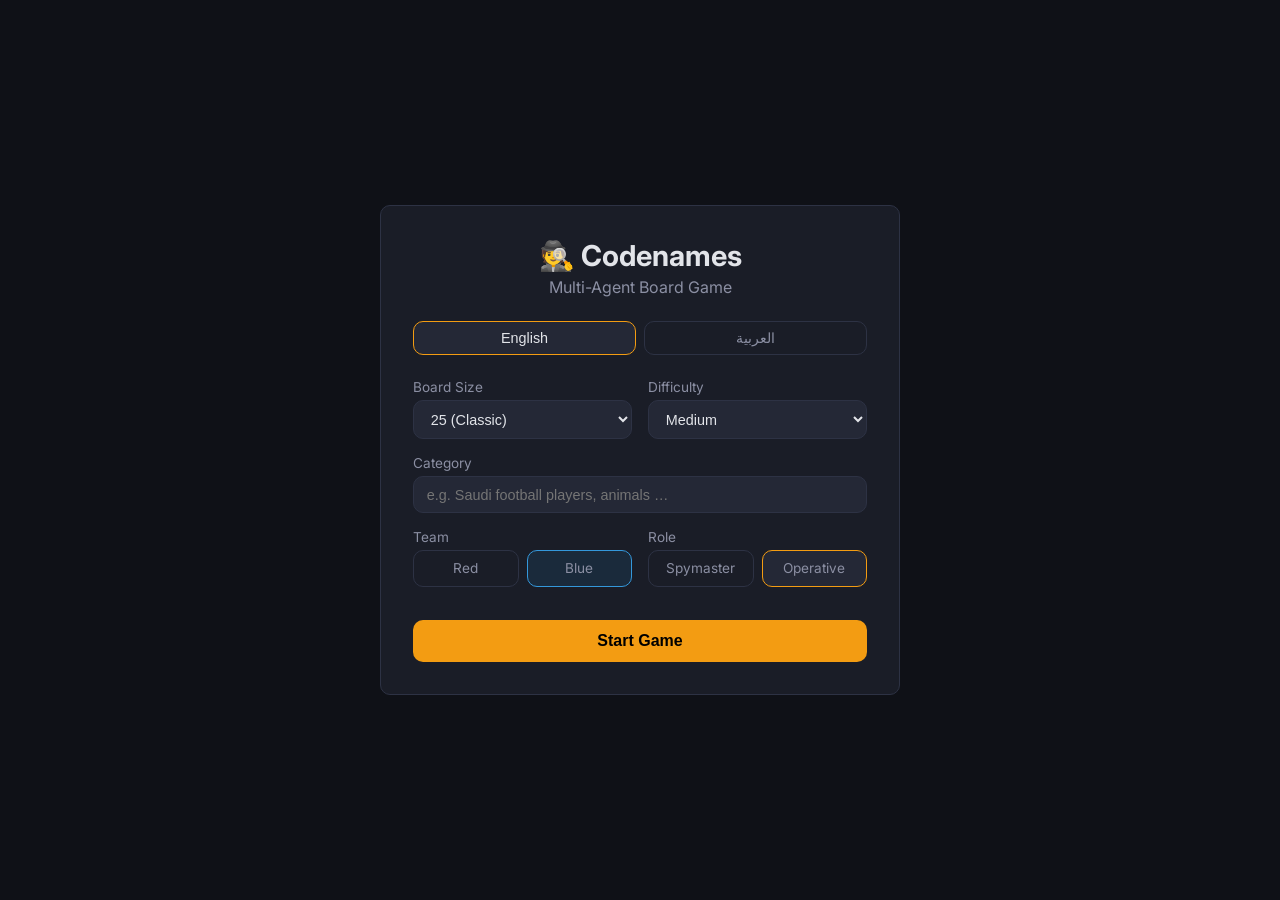
==== commit 30985c76: "added some feat" ====
--- a/static/index.html
+++ b/static/index.html
@@ -19,11 +19,6 @@
         <div class="lang-toggle">
             <button class="btn-lang active" data-lang="en">English</button>
             <button class="btn-lang" data-lang="ar">العربية</button>
-        </div>
-
-        <div class="form-group">
-            <label id="lbl-api">API Key</label>
-            <input type="password" id="api-key" placeholder="Google API Key" />
         </div>
 
         <div class="form-row">
@@ -67,7 +62,7 @@
             </div>
         </div>
 
-        <button id="btn-start" class="btn-primary" disabled>
+        <button id="btn-start" class="btn-primary">
             <span id="btn-start-text">Start Game</span>
             <span id="btn-start-loading" class="spinner hidden"></span>
         </button>
@@ -83,39 +78,61 @@
         <div class="score blue-score"><span class="dot blue"></span> <span id="blue-count">0</span></div>
     </header>
 
-    <!-- board -->
-    <div id="board" class="board"></div>
+    <!-- main game area -->
+    <div class="game-body">
+        <!-- LEFT: Agent Log Panel (toggleable) -->
+        <aside id="log-panel" class="log-panel">
+            <div class="panel-header">
+                <h3 id="lbl-log">🧠 Agent Logs</h3>
+                <button id="btn-toggle-log" class="btn-toggle" title="Hide logs">✕</button>
+            </div>
+            <ul id="log-list"></ul>
+        </aside>
 
-    <!-- clue display -->
-    <div id="clue-display" class="clue-display hidden">
-        <span id="clue-text"></span>
+        <!-- CENTER: Board -->
+        <div class="board-area">
+            <div id="board" class="board"></div>
+
+            <!-- clue display -->
+            <div id="clue-display" class="clue-display hidden">
+                <span id="clue-text"></span>
+            </div>
+
+            <!-- action bar -->
+            <div id="action-bar" class="action-bar hidden">
+                <!-- spymaster clue form -->
+                <div id="clue-form" class="clue-form hidden">
+                    <input type="text" id="clue-input" placeholder="Clue word" />
+                    <input type="number" id="clue-number" min="0" max="9" value="1" />
+                    <button id="btn-clue" class="btn-primary small">Give Clue</button>
+                </div>
+                <!-- operative controls -->
+                <div id="guess-controls" class="guess-controls hidden">
+                    <button id="btn-pass" class="btn-secondary">Pass</button>
+                </div>
+            </div>
+
+            <!-- AI thinking bar -->
+            <div id="ai-thinking" class="ai-thinking hidden">
+                <div class="thinking-bar"></div>
+                <span id="ai-thinking-text">AI is thinking…</span>
+            </div>
+        </div>
+
+        <!-- RIGHT: Chat Panel -->
+        <aside id="chat-panel" class="chat-panel">
+            <div class="panel-header">
+                <h3 id="lbl-chat">💬 Agent Chat</h3>
+            </div>
+            <div id="chat-messages" class="chat-messages"></div>
+        </aside>
     </div>
 
-    <!-- action bar -->
-    <div id="action-bar" class="action-bar hidden">
-        <!-- spymaster clue form -->
-        <div id="clue-form" class="clue-form hidden">
-            <input type="text" id="clue-input" placeholder="Clue word" />
-            <input type="number" id="clue-number" min="0" max="9" value="1" />
-            <button id="btn-clue" class="btn-primary">Give Clue</button>
-        </div>
-        <!-- operative controls -->
-        <div id="guess-controls" class="guess-controls hidden">
-            <button id="btn-pass" class="btn-secondary">Pass</button>
-        </div>
+    <!-- floating toggle buttons -->
+    <div class="floating-toggles">
+        <button id="btn-show-log" class="btn-float hidden" title="Show agent logs">🧠</button>
+        <button id="btn-show-chat" class="btn-float hidden" title="Show chat">💬</button>
     </div>
-
-    <!-- AI thinking bar -->
-    <div id="ai-thinking" class="ai-thinking hidden">
-        <div class="thinking-bar"></div>
-        <span>AI is thinking…</span>
-    </div>
-
-    <!-- event log sidebar -->
-    <aside id="event-log" class="event-log">
-        <h3 id="lbl-log">Game Log</h3>
-        <ul id="log-list"></ul>
-    </aside>
 
     <!-- game over overlay -->
     <div id="game-over" class="game-over-overlay hidden">
--- a/static/styles.css
+++ b/static/styles.css
@@ -3,6 +3,7 @@
   --bg:        #0f1117;
   --surface:   #1a1d27;
   --surface2:  #242836;
+  --surface3:  #2d3244;
   --border:    #2d3244;
   --text:      #e2e4e9;
   --text-dim:  #8b8fa3;
@@ -15,9 +16,11 @@
   --assassin:  #9b59b6;
   --assassin-bg:#2a1a2e;
   --accent:    #f39c12;
+  --green:     #2ecc71;
   --font-en:   'Inter', sans-serif;
   --font-ar:   'Cairo', sans-serif;
   --radius:    10px;
+  --panel-width: 280px;
 }
 
 /* ── reset ────────────────────────────────────────────────── */
@@ -28,12 +31,14 @@
   color: var(--text);
   font-family: var(--font-en);
   min-height: 100vh;
+  overflow-x: hidden;
 }
 body[dir="rtl"] { font-family: var(--font-ar); }
 
 /* ── screens ──────────────────────────────────────────────── */
 .screen { display: none; }
 .screen.active { display: flex; justify-content: center; align-items: center; min-height: 100vh; }
+#game-screen.active { display: flex; flex-direction: column; min-height: 100vh; }
 
 /* ── setup ────────────────────────────────────────────────── */
 .setup-card {
@@ -57,6 +62,7 @@
   color: var(--text-dim);
   cursor: pointer;
   font-size: 0.9rem;
+  transition: 0.15s;
 }
 .btn-lang.active { background: var(--surface2); color: var(--text); border-color: var(--accent); }
 
@@ -91,6 +97,7 @@
 .radio-card.red.selected { border-color: var(--red); background: var(--red-bg); }
 .radio-card.blue.selected { border-color: var(--blue); background: var(--blue-bg); }
 
+/* ── buttons ──────────────────────────────────────────────── */
 .btn-primary {
   width: 100%;
   padding: 0.75rem;
@@ -106,8 +113,11 @@
   align-items: center;
   justify-content: center;
   gap: 0.5rem;
-}
+  transition: 0.15s;
+}
+.btn-primary:hover { filter: brightness(1.1); }
 .btn-primary:disabled { opacity: 0.5; cursor: not-allowed; }
+.btn-primary.small { width: auto; margin-top: 0; padding: 0.6rem 1.2rem; }
 
 .btn-secondary {
   padding: 0.6rem 1.5rem;
@@ -116,6 +126,44 @@
   background: transparent;
   color: var(--text);
   cursor: pointer;
+  transition: 0.15s;
+}
+.btn-secondary:hover { background: var(--surface2); }
+
+.btn-toggle {
+  background: none;
+  border: none;
+  color: var(--text-dim);
+  font-size: 1.1rem;
+  cursor: pointer;
+  padding: 0.2rem 0.5rem;
+  border-radius: 4px;
+  transition: 0.15s;
+}
+.btn-toggle:hover { background: var(--surface2); color: var(--text); }
+
+.btn-float {
+  width: 40px;
+  height: 40px;
+  border-radius: 50%;
+  border: 1px solid var(--border);
+  background: var(--surface);
+  font-size: 1.2rem;
+  cursor: pointer;
+  display: flex;
+  align-items: center;
+  justify-content: center;
+  transition: 0.15s;
+}
+.btn-float:hover { background: var(--surface2); border-color: var(--accent); }
+
+.floating-toggles {
+  position: fixed;
+  bottom: 1rem;
+  left: 1rem;
+  display: flex;
+  gap: 0.5rem;
+  z-index: 150;
 }
 
 .spinner { width: 18px; height: 18px; border: 2px solid #000; border-top-color: transparent; border-radius: 50%; animation: spin 0.6s linear infinite; }
@@ -127,9 +175,10 @@
   display: flex;
   align-items: center;
   justify-content: space-between;
-  padding: 1rem 2rem;
+  padding: 0.75rem 2rem;
   background: var(--surface);
   border-bottom: 1px solid var(--border);
+  z-index: 10;
 }
 .score { font-size: 1.4rem; font-weight: 700; display: flex; align-items: center; gap: 0.4rem; }
 .dot { width: 14px; height: 14px; border-radius: 50%; display: inline-block; }
@@ -137,15 +186,94 @@
 .dot.blue { background: var(--blue); }
 .turn-indicator { font-size: 0.95rem; color: var(--text-dim); }
 
-/* ── board ────────────────────────────────────────────────── */
-#game-screen.active { display: flex; flex-direction: column; min-height: 100vh; }
+/* ── game body layout ─────────────────────────────────────── */
+.game-body {
+  display: flex;
+  flex: 1;
+  overflow: hidden;
+}
+
+/* ── left panel: agent logs ───────────────────────────────── */
+.log-panel {
+  width: var(--panel-width);
+  min-width: var(--panel-width);
+  background: var(--surface);
+  border-right: 1px solid var(--border);
+  display: flex;
+  flex-direction: column;
+  transition: margin-left 0.3s, opacity 0.3s;
+}
+.log-panel.collapsed {
+  margin-left: calc(-1 * var(--panel-width));
+  opacity: 0;
+  pointer-events: none;
+}
+
+.panel-header {
+  display: flex;
+  align-items: center;
+  justify-content: space-between;
+  padding: 0.75rem 1rem;
+  border-bottom: 1px solid var(--border);
+}
+.panel-header h3 {
+  font-size: 0.85rem;
+  color: var(--text-dim);
+  font-weight: 600;
+}
+
+#log-list {
+  list-style: none;
+  overflow-y: auto;
+  flex: 1;
+  padding: 0.5rem;
+}
+
+#log-list li {
+  padding: 0.5rem 0.6rem;
+  margin-bottom: 0.4rem;
+  border-radius: 6px;
+  background: var(--surface2);
+  font-size: 0.78rem;
+  border-left: 3px solid var(--border);
+  animation: slideInLeft 0.3s ease;
+}
+#log-list li .log-agent { color: var(--accent); font-weight: 600; font-size: 0.7rem; text-transform: uppercase; }
+#log-list li .log-action { color: var(--text); margin: 0.15rem 0; }
+#log-list li .log-detail { color: var(--text-dim); font-size: 0.72rem; }
+#log-list li .log-reflection {
+  color: var(--green);
+  font-size: 0.7rem;
+  font-style: italic;
+  margin-top: 0.2rem;
+  padding-top: 0.2rem;
+  border-top: 1px solid var(--border);
+}
+#log-list li.thinking { border-left-color: var(--accent); }
+#log-list li.clue { border-left-color: var(--blue); }
+#log-list li.guess-correct { border-left-color: var(--green); }
+#log-list li.guess-wrong { border-left-color: var(--red); }
+
+@keyframes slideInLeft {
+  from { transform: translateX(-10px); opacity: 0; }
+  to { transform: translateX(0); opacity: 1; }
+}
+
+/* ── center: board ────────────────────────────────────────── */
+.board-area {
+  flex: 1;
+  display: flex;
+  flex-direction: column;
+  align-items: center;
+  overflow-y: auto;
+  padding-bottom: 3rem;
+}
 
 .board {
   display: grid;
   gap: 0.6rem;
   padding: 1.5rem 2rem;
-  max-width: 900px;
-  margin: 0 auto;
+  max-width: 800px;
   width: 100%;
 }
 .board.cols-5 { grid-template-columns: repeat(5, 1fr); }
@@ -159,7 +287,7 @@
   border: 2px solid var(--border);
   background: var(--surface2);
   cursor: pointer;
-  transition: transform 0.15s, border-color 0.15s;
+  transition: transform 0.15s, border-color 0.15s, box-shadow 0.15s;
   font-size: 0.85rem;
   word-break: break-word;
   min-height: 60px;
@@ -167,10 +295,12 @@
   align-items: center;
   justify-content: center;
 }
-.card:hover:not(.revealed) { transform: translateY(-2px); border-color: var(--accent); }
+.card:hover:not(.revealed) { transform: translateY(-2px); border-color: var(--accent); box-shadow: 0 4px 12px rgba(243,156,18,0.15); }
+.card.clickable { cursor: pointer; }
+.card.clickable:hover { border-color: var(--accent); }
 
 /* revealed states */
-.card.revealed { opacity: 0.65; cursor: default; }
+.card.revealed { opacity: 0.65; cursor: default; pointer-events: none; }
 .card.revealed.red   { background: var(--red-bg);   border-color: var(--red); color: var(--red); }
 .card.revealed.blue  { background: var(--blue-bg);  border-color: var(--blue); color: var(--blue); }
 .card.revealed.neutral { background: var(--neutral-bg); border-color: var(--neutral); color: var(--neutral); }
@@ -199,51 +329,100 @@
   padding: 0.75rem 2rem;
   background: var(--surface);
   border-top: 1px solid var(--border);
+  width: 100%;
+  max-width: 800px;
 }
 .clue-form { display: flex; gap: 0.5rem; align-items: center; }
 .clue-form input { width: auto; }
 .clue-form input[type="text"] { width: 200px; }
 .clue-form input[type="number"] { width: 60px; text-align: center; }
-.clue-form .btn-primary { width: auto; margin-top: 0; }
 
 /* ── AI thinking ──────────────────────────────────────────── */
 .ai-thinking {
-  position: fixed;
-  bottom: 0;
-  left: 0;
-  width: 100%;
   text-align: center;
   padding: 0.5rem;
-  background: var(--surface);
   color: var(--accent);
   font-size: 0.85rem;
-  pointer-events: none;
-  z-index: 100;
+  width: 100%;
+  max-width: 800px;
 }
 .thinking-bar {
   height: 3px;
   background: linear-gradient(90deg, var(--accent), var(--red), var(--blue), var(--accent));
   background-size: 200%;
   animation: shimmer 1.5s infinite;
+  border-radius: 2px;
+  margin-bottom: 0.3rem;
 }
 @keyframes shimmer { 0% { background-position: 200% 0; } 100% { background-position: -200% 0; } }
 
-/* ── event log ────────────────────────────────────────────── */
-.event-log {
-  position: fixed;
-  right: 0;
-  top: 60px;
-  bottom: 0;
-  width: 260px;
+/* ── right panel: chat ────────────────────────────────────── */
+.chat-panel {
+  width: var(--panel-width);
+  min-width: var(--panel-width);
   background: var(--surface);
   border-left: 1px solid var(--border);
-  padding: 1rem;
+  display: flex;
+  flex-direction: column;
+  transition: margin-right 0.3s, opacity 0.3s;
+}
+.chat-panel.collapsed {
+  margin-right: calc(-1 * var(--panel-width));
+  opacity: 0;
+  pointer-events: none;
+}
+
+.chat-messages {
+  flex: 1;
   overflow-y: auto;
-  font-size: 0.8rem;
-}
-.event-log h3 { margin-bottom: 0.75rem; color: var(--text-dim); font-size: 0.85rem; }
-.event-log ul { list-style: none; }
-.event-log li { padding: 0.3rem 0; border-bottom: 1px solid var(--border); color: var(--text-dim); }
+  padding: 0.5rem;
+  display: flex;
+  flex-direction: column;
+  gap: 0.4rem;
+}
+
+.chat-msg {
+  padding: 0.5rem 0.7rem;
+  border-radius: 10px;
+  font-size: 0.82rem;
+  max-width: 90%;
+  animation: fadeInUp 0.3s ease;
+  line-height: 1.4;
+}
+.chat-msg .chat-sender {
+  font-size: 0.68rem;
+  font-weight: 600;
+  text-transform: uppercase;
+  margin-bottom: 0.15rem;
+  display: block;
+}
+.chat-msg.red-team {
+  background: var(--red-bg);
+  border: 1px solid rgba(231,76,60,0.3);
+  align-self: flex-start;
+}
+.chat-msg.red-team .chat-sender { color: var(--red); }
+
+.chat-msg.blue-team {
+  background: var(--blue-bg);
+  border: 1px solid rgba(52,152,219,0.3);
+  align-self: flex-end;
+}
+.chat-msg.blue-team .chat-sender { color: var(--blue); }
+
+.chat-msg.system-msg {
+  background: var(--surface2);
+  border: 1px solid var(--border);
+  align-self: center;
+  text-align: center;
+  font-size: 0.75rem;
+  color: var(--text-dim);
+}
+
+@keyframes fadeInUp {
+  from { transform: translateY(8px); opacity: 0; }
+  to { transform: translateY(0); opacity: 1; }
+}
 
 /* ── game over ────────────────────────────────────────────── */
 .game-over-overlay {
@@ -265,13 +444,22 @@
 }
 .game-over-card h2 { font-size: 2rem; margin-bottom: 0.5rem; }
 .game-over-card p { color: var(--text-dim); margin-bottom: 1.5rem; }
+.game-over-card .btn-primary { width: auto; padding: 0.75rem 2rem; margin: 0 auto; }
 
 /* ── responsive ───────────────────────────────────────────── */
+@media (max-width: 1100px) {
+  .chat-panel { width: 240px; min-width: 240px; }
+  .log-panel { width: 240px; min-width: 240px; }
+}
 @media (max-width: 900px) {
-  .event-log { display: none; }
+  .log-panel { display: none; }
+  .chat-panel { width: 220px; min-width: 220px; }
   .board { padding: 1rem; }
-}
-@media (max-width: 600px) {
+  #btn-show-log { display: none !important; }
+}
+@media (max-width: 700px) {
+  .chat-panel { display: none; }
+  #btn-show-chat { display: none !important; }
   .setup-card { padding: 1.25rem; }
   .form-row { flex-direction: column; }
   .card { font-size: 0.75rem; min-height: 48px; padding: 0.5rem; }
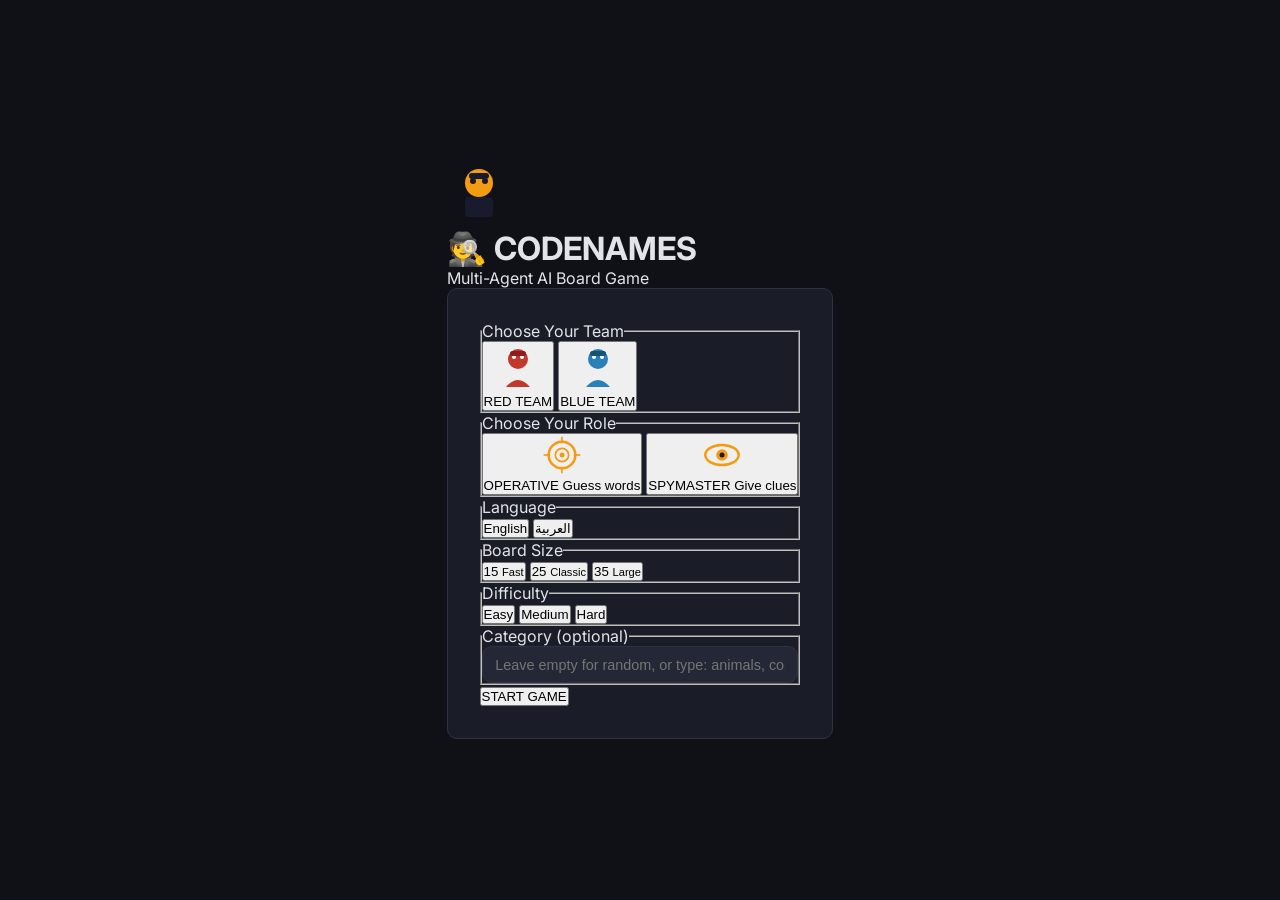
==== commit 9152c019: "Update project: improve agents, UI, and server routes" ====
--- a/static/index.html
+++ b/static/index.html
@@ -1,149 +1,350 @@
 <!DOCTYPE html>
-<html lang="en" dir="ltr">
+<html lang="en">
+
 <head>
-    <meta charset="UTF-8" />
-    <meta name="viewport" content="width=device-width, initial-scale=1.0" />
-    <title>Codenames — Multi-Agent</title>
-    <link rel="preconnect" href="https://fonts.googleapis.com" />
-    <link href="https://fonts.googleapis.com/css2?family=Cairo:wght@400;600;700&family=Inter:wght@400;500;600;700&display=swap" rel="stylesheet" />
-    <link rel="stylesheet" href="/static/styles.css" />
+  <meta charset="UTF-8" />
+  <meta name="viewport" content="width=device-width, initial-scale=1.0" />
+  <title>Codenames — Multi-Agent AI Board Game</title>
+  <meta name="description"
+    content="Play Codenames with AI agents — choose your team, your role, and outsmart the opposition." />
+  <link rel="preconnect" href="https://fonts.googleapis.com" />
+  <link rel="preconnect" href="https://fonts.gstatic.com" crossorigin />
+  <link
+    href="https://fonts.googleapis.com/css2?family=Russo+One&family=Inter:wght@400;500;600;700&family=Noto+Sans+Arabic:wght@400;500;600;700&display=swap"
+    rel="stylesheet" />
+  <link rel="stylesheet" href="/static/styles.css" />
 </head>
+
 <body>
 
-<!-- ─── SETUP SCREEN ──────────────────────────────────────────── -->
-<div id="setup-screen" class="screen active">
-    <div class="setup-card">
-        <h1 id="title">🕵️ Codenames</h1>
-        <p id="subtitle" class="subtitle">Multi-Agent Board Game</p>
-
-        <div class="lang-toggle">
-            <button class="btn-lang active" data-lang="en">English</button>
-            <button class="btn-lang" data-lang="ar">العربية</button>
-        </div>
-
-        <div class="form-row">
-            <div class="form-group">
-                <label id="lbl-size">Board Size</label>
-                <select id="board-size">
-                    <option value="15">15 (Fast)</option>
-                    <option value="25" selected>25 (Classic)</option>
-                    <option value="35">35 (Large)</option>
-                </select>
-            </div>
-            <div class="form-group">
-                <label id="lbl-diff">Difficulty</label>
-                <select id="difficulty">
-                    <option value="easy">Easy</option>
-                    <option value="medium" selected>Medium</option>
-                    <option value="hard">Hard</option>
-                </select>
-            </div>
-        </div>
-
-        <div class="form-group">
-            <label id="lbl-cat">Category <span class="hint">(optional)</span></label>
-            <input type="text" id="category" placeholder="" />
-        </div>
-
-        <div class="form-row">
-            <div class="form-group">
-                <label id="lbl-team">Team</label>
-                <div class="radio-group">
-                    <label class="radio-card red"><input type="radio" name="team" value="red" /> <span id="lbl-red">Red</span></label>
-                    <label class="radio-card blue selected"><input type="radio" name="team" value="blue" checked /> <span id="lbl-blue">Blue</span></label>
-                </div>
-            </div>
-            <div class="form-group">
-                <label id="lbl-role">Role</label>
-                <div class="radio-group">
-                    <label class="radio-card"><input type="radio" name="role" value="spymaster" /> <span id="lbl-spy">Spymaster</span></label>
-                    <label class="radio-card selected"><input type="radio" name="role" value="operative" checked /> <span id="lbl-op">Operative</span></label>
-                </div>
-            </div>
-        </div>
-
-        <button id="btn-start" class="btn-primary">
-            <span id="btn-start-text">Start Game</span>
-            <span id="btn-start-loading" class="spinner hidden"></span>
+  <!-- ========== TOAST CONTAINER ========== -->
+  <div id="toast-container" aria-live="polite"></div>
+
+  <!-- ========== SETUP SCREEN ========== -->
+  <div id="setup-screen" class="screen active">
+    <div class="setup-bg"></div>
+    <div class="setup-content">
+      <header class="setup-header">
+        <div class="logo-icon" aria-hidden="true">
+          <svg viewBox="0 0 64 64" width="64" height="64">
+            <circle cx="32" cy="22" r="14" fill="#f39c12" />
+            <rect x="18" y="36" width="28" height="20" rx="4" fill="#1a1a2e" />
+            <circle cx="26" cy="20" r="3" fill="#1a1a2e" />
+            <circle cx="38" cy="20" r="3" fill="#1a1a2e" />
+            <rect x="22" y="12" width="20" height="6" rx="3" fill="#1a1a2e" />
+          </svg>
+        </div>
+        <h1 class="game-title"><span class="title-spy">&#x1F575;&#xFE0F;</span> CODENAMES</h1>
+        <p class="game-subtitle">Multi-Agent AI Board Game</p>
+      </header>
+
+      <form id="setup-form" class="setup-card" autocomplete="off">
+        <!-- Team Selection -->
+        <fieldset class="setup-fieldset">
+          <legend class="setup-legend" data-i18n="choose_team">Choose Your Team</legend>
+          <div class="selection-row team-row">
+            <button type="button" class="selection-card team-card red selected" data-team="red" aria-pressed="true">
+              <div class="card-icon red-icon">
+                <svg viewBox="0 0 48 48" width="48" height="48" aria-hidden="true">
+                  <circle cx="24" cy="16" r="10" fill="#c0392b" />
+                  <path d="M12 44 Q24 30 36 44 Z" fill="#c0392b" />
+                  <circle cx="20" cy="14" r="2" fill="#fff" />
+                  <circle cx="28" cy="14" r="2" fill="#fff" />
+                  <rect x="16" y="8" width="16" height="5" rx="2.5" fill="#8e1c1c" />
+                </svg>
+              </div>
+              <span class="card-label" data-i18n="red_team">RED TEAM</span>
+            </button>
+            <button type="button" class="selection-card team-card blue" data-team="blue" aria-pressed="false">
+              <div class="card-icon blue-icon">
+                <svg viewBox="0 0 48 48" width="48" height="48" aria-hidden="true">
+                  <circle cx="24" cy="16" r="10" fill="#2980b9" />
+                  <path d="M12 44 Q24 30 36 44 Z" fill="#2980b9" />
+                  <circle cx="20" cy="14" r="2" fill="#fff" />
+                  <circle cx="28" cy="14" r="2" fill="#fff" />
+                  <rect x="16" y="8" width="16" height="5" rx="2.5" fill="#1a5276" />
+                </svg>
+              </div>
+              <span class="card-label" data-i18n="blue_team">BLUE TEAM</span>
+            </button>
+          </div>
+        </fieldset>
+
+        <!-- Role Selection -->
+        <fieldset class="setup-fieldset">
+          <legend class="setup-legend" data-i18n="choose_role">Choose Your Role</legend>
+          <div class="selection-row role-row">
+            <button type="button" class="selection-card role-card selected" data-role="operative" aria-pressed="true">
+              <div class="card-icon">
+                <svg viewBox="0 0 48 48" width="40" height="40" aria-hidden="true">
+                  <circle cx="24" cy="24" r="16" fill="none" stroke="#f39c12" stroke-width="3" />
+                  <circle cx="24" cy="24" r="8" fill="none" stroke="#f39c12" stroke-width="2" />
+                  <circle cx="24" cy="24" r="3" fill="#f39c12" />
+                  <line x1="24" y1="2" x2="24" y2="10" stroke="#f39c12" stroke-width="2" />
+                  <line x1="24" y1="38" x2="24" y2="46" stroke="#f39c12" stroke-width="2" />
+                  <line x1="2" y1="24" x2="10" y2="24" stroke="#f39c12" stroke-width="2" />
+                  <line x1="38" y1="24" x2="46" y2="24" stroke="#f39c12" stroke-width="2" />
+                </svg>
+              </div>
+              <span class="card-label" data-i18n="role_operative">OPERATIVE</span>
+              <span class="card-desc" data-i18n="desc_operative">Guess words</span>
+            </button>
+            <button type="button" class="selection-card role-card" data-role="spymaster" aria-pressed="false">
+              <div class="card-icon">
+                <svg viewBox="0 0 48 48" width="40" height="40" aria-hidden="true">
+                  <ellipse cx="24" cy="24" rx="20" ry="12" fill="none" stroke="#f39c12" stroke-width="3" />
+                  <circle cx="24" cy="24" r="7" fill="#f39c12" />
+                  <circle cx="24" cy="24" r="3" fill="#1a1a2e" />
+                </svg>
+              </div>
+              <span class="card-label" data-i18n="role_spymaster">SPYMASTER</span>
+              <span class="card-desc" data-i18n="desc_spymaster">Give clues</span>
+            </button>
+          </div>
+        </fieldset>
+
+        <!-- Language -->
+        <fieldset class="setup-fieldset">
+          <legend class="setup-legend" data-i18n="language">Language</legend>
+          <div class="selection-row lang-row">
+            <button type="button" class="pill-btn selected" data-lang="en" aria-pressed="true"
+              data-i18n="lang_en">English</button>
+            <button type="button" class="pill-btn" data-lang="ar" aria-pressed="false"
+              data-i18n="lang_ar">&#x0627;&#x0644;&#x0639;&#x0631;&#x0628;&#x064A;&#x0629;</button>
+          </div>
+        </fieldset>
+
+        <!-- Board Size -->
+        <fieldset class="setup-fieldset">
+          <legend class="setup-legend" data-i18n="board_size">Board Size</legend>
+          <div class="selection-row size-row">
+            <button type="button" class="pill-btn" data-size="15" aria-pressed="false"><span
+                data-i18n="size_15">15</span> <small data-i18n="hint_fast">Fast</small></button>
+            <button type="button" class="pill-btn selected" data-size="25" aria-pressed="true"><span
+                data-i18n="size_25">25</span> <small data-i18n="hint_classic">Classic</small></button>
+            <button type="button" class="pill-btn" data-size="35" aria-pressed="false"><span
+                data-i18n="size_35">35</span> <small data-i18n="hint_large">Large</small></button>
+          </div>
+        </fieldset>
+
+        <!-- Difficulty -->
+        <fieldset class="setup-fieldset">
+          <legend class="setup-legend" data-i18n="difficulty">Difficulty</legend>
+          <div class="selection-row diff-row">
+            <button type="button" class="pill-btn" data-diff="easy" aria-pressed="false"
+              data-i18n="diff_easy">Easy</button>
+            <button type="button" class="pill-btn selected" data-diff="medium" aria-pressed="true"
+              data-i18n="diff_medium">Medium</button>
+            <button type="button" class="pill-btn" data-diff="hard" aria-pressed="false"
+              data-i18n="diff_hard">Hard</button>
+          </div>
+        </fieldset>
+
+        <!-- Category -->
+        <fieldset class="setup-fieldset">
+          <legend class="setup-legend"><span data-i18n="category">Category</span> <span class="legend-hint"
+              data-i18n="optional">(optional)</span></legend>
+          <input type="text" id="category-input" class="text-input" data-i18n-placeholder="category_placeholder"
+            placeholder="Leave empty for random, or type: animals, countries, sports..." />
+        </fieldset>
+
+        <!-- Start -->
+        <button type="submit" id="start-btn" class="start-button">
+          <span class="start-label" data-i18n="start_game">START GAME</span>
+          <span class="start-spinner hidden" aria-hidden="true"></span>
         </button>
+      </form>
     </div>
-</div>
-
-<!-- ─── GAME SCREEN ───────────────────────────────────────────── -->
-<div id="game-screen" class="screen">
-    <!-- header -->
-    <header class="game-header">
-        <div class="score red-score"><span class="dot red"></span> <span id="red-count">0</span></div>
-        <div class="turn-indicator" id="turn-indicator">—</div>
-        <div class="score blue-score"><span class="dot blue"></span> <span id="blue-count">0</span></div>
-    </header>
-
-    <!-- main game area -->
-    <div class="game-body">
-        <!-- LEFT: Agent Log Panel (toggleable) -->
-        <aside id="log-panel" class="log-panel">
-            <div class="panel-header">
-                <h3 id="lbl-log">🧠 Agent Logs</h3>
-                <button id="btn-toggle-log" class="btn-toggle" title="Hide logs">✕</button>
-            </div>
-            <ul id="log-list"></ul>
-        </aside>
-
-        <!-- CENTER: Board -->
-        <div class="board-area">
-            <div id="board" class="board"></div>
-
-            <!-- clue display -->
-            <div id="clue-display" class="clue-display hidden">
-                <span id="clue-text"></span>
-            </div>
-
-            <!-- action bar -->
-            <div id="action-bar" class="action-bar hidden">
-                <!-- spymaster clue form -->
-                <div id="clue-form" class="clue-form hidden">
-                    <input type="text" id="clue-input" placeholder="Clue word" />
-                    <input type="number" id="clue-number" min="0" max="9" value="1" />
-                    <button id="btn-clue" class="btn-primary small">Give Clue</button>
-                </div>
-                <!-- operative controls -->
-                <div id="guess-controls" class="guess-controls hidden">
-                    <button id="btn-pass" class="btn-secondary">Pass</button>
-                </div>
-            </div>
-
-            <!-- AI thinking bar -->
-            <div id="ai-thinking" class="ai-thinking hidden">
-                <div class="thinking-bar"></div>
-                <span id="ai-thinking-text">AI is thinking…</span>
-            </div>
-        </div>
-
-        <!-- RIGHT: Chat Panel -->
-        <aside id="chat-panel" class="chat-panel">
-            <div class="panel-header">
-                <h3 id="lbl-chat">💬 Agent Chat</h3>
-            </div>
-            <div id="chat-messages" class="chat-messages"></div>
-        </aside>
+  </div>
+
+  <!-- ========== GAME SCREEN ========== -->
+  <div id="game-screen" class="screen">
+
+    <!-- Mobile panel toggles -->
+    <div class="mobile-toggles">
+      <button class="mobile-toggle-btn" data-panel="logs" aria-label="Toggle agent logs">
+        <svg viewBox="0 0 24 24" width="20" height="20" fill="none" stroke="currentColor" stroke-width="2">
+          <path d="M1 12s4-8 11-8 11 8 11 8-4 8-11 8-11-8-11-8z" />
+          <circle cx="12" cy="12" r="3" />
+        </svg>
+        Logs
+      </button>
+      <button class="mobile-toggle-btn" data-panel="chat" aria-label="Toggle chat">
+        <svg viewBox="0 0 24 24" width="20" height="20" fill="none" stroke="currentColor" stroke-width="2">
+          <path d="M21 15a2 2 0 0 1-2 2H7l-4 4V5a2 2 0 0 1 2-2h14a2 2 0 0 1 2 2z" />
+        </svg>
+        Chat
+      </button>
     </div>
 
-    <!-- floating toggle buttons -->
-    <div class="floating-toggles">
-        <button id="btn-show-log" class="btn-float hidden" title="Show agent logs">🧠</button>
-        <button id="btn-show-chat" class="btn-float hidden" title="Show chat">💬</button>
+    <!-- LEFT PANEL: Agent Logs -->
+    <aside id="logs-panel" class="side-panel logs-panel">
+      <div class="panel-header">
+        <h2 class="panel-title">
+          <svg viewBox="0 0 24 24" width="18" height="18" fill="none" stroke="currentColor" stroke-width="2">
+            <circle cx="11" cy="11" r="8" />
+            <line x1="21" y1="21" x2="16.65" y2="16.65" />
+          </svg>
+          <span data-i18n="agent_logs">Agent Logs</span>
+        </h2>
+        <button class="panel-toggle" data-panel="logs" aria-label="Toggle logs panel">
+          <svg viewBox="0 0 24 24" width="18" height="18" fill="none" stroke="currentColor" stroke-width="2">
+            <path d="M1 12s4-8 11-8 11 8 11 8-4 8-11 8-11-8-11-8z" />
+            <circle cx="12" cy="12" r="3" />
+          </svg>
+        </button>
+      </div>
+      <div id="logs-list" class="panel-body logs-list" role="log" aria-live="polite">
+        <div class="empty-state" data-i18n="no_activity">No agent activity yet...</div>
+      </div>
+    </aside>
+
+    <!-- CENTER: Game Board -->
+    <main id="board-area" class="board-area">
+      <!-- Post Game Quick Actions -->
+      <div id="post-game-actions" class="post-game-actions hidden">
+        <button type="button" id="header-new-game-btn" class="mini-btn" data-i18n="new_game">New Game</button>
+        <button type="button" id="header-quick-restart-btn" class="mini-btn primary" data-i18n="quick_restart">Quick
+          Restart</button>
+      </div>
+
+      <!-- Score Bar -->
+      <div class="score-bar">
+        <div class="score red-score">
+          <span class="score-dot red-dot"></span>
+          <span id="red-remaining">Red: 0 remaining</span>
+        </div>
+        <div id="turn-indicator" class="turn-indicator" data-i18n="waiting">WAITING...</div>
+        <div class="score blue-score">
+          <span class="score-dot blue-dot"></span>
+          <span id="blue-remaining">Blue: 0 remaining</span>
+        </div>
+      </div>
+
+      <!-- Clue Banner -->
+      <div id="clue-banner" class="clue-banner hidden">
+        <span class="clue-label" data-i18n="clue_label">CLUE:</span>
+        <span id="clue-word" class="clue-word"></span>
+        <span id="clue-number" class="clue-number"></span>
+      </div>
+      <div id="clue-status" class="clue-status hidden"></div>
+
+      <!-- Card Grid -->
+      <div id="card-grid" class="card-grid" role="grid" aria-label="Game board">
+        <!-- Cards rendered by JS -->
+      </div>
+
+      <!-- Spymaster Clue Input -->
+      <div id="spymaster-input" class="spymaster-input hidden">
+        <div class="clue-form">
+          <input type="text" id="clue-word-input" class="text-input clue-text-input"
+            data-i18n-placeholder="clue_word_placeholder" placeholder="Enter your clue word" maxlength="30" />
+          <div class="clue-number-picker">
+            <button type="button" id="clue-num-dec" class="num-btn" aria-label="Decrease number">-</button>
+            <span id="clue-num-value" class="num-value">1</span>
+            <button type="button" id="clue-num-inc" class="num-btn" aria-label="Increase number">+</button>
+          </div>
+          <button type="button" id="give-clue-btn" class="action-button give-clue-btn">
+            <span data-i18n="give_clue">Give Clue</span>
+            <span class="btn-spinner hidden" aria-hidden="true"></span>
+          </button>
+        </div>
+        <div id="spymaster-wait" class="spymaster-wait hidden">
+          <div class="wait-spinner"></div>
+          <span data-i18n="wait_operative">Waiting for your operative to guess...</span>
+        </div>
+      </div>
+
+      <!-- Operative Controls -->
+      <div id="operative-controls" class="operative-controls hidden">
+        <span id="guesses-left" class="guesses-left"></span>
+        <button type="button" id="end-turn-btn" class="action-button end-turn-btn" data-i18n="end_turn" disabled>End
+          Turn</button>
+      </div>
+
+      <!-- Loading Skeleton -->
+      <div id="board-loading" class="board-loading hidden">
+        <div class="skeleton-grid">
+          <div class="skeleton-card"></div>
+          <div class="skeleton-card"></div>
+          <div class="skeleton-card"></div>
+          <div class="skeleton-card"></div>
+          <div class="skeleton-card"></div>
+          <div class="skeleton-card"></div>
+          <div class="skeleton-card"></div>
+          <div class="skeleton-card"></div>
+          <div class="skeleton-card"></div>
+          <div class="skeleton-card"></div>
+          <div class="skeleton-card"></div>
+          <div class="skeleton-card"></div>
+          <div class="skeleton-card"></div>
+          <div class="skeleton-card"></div>
+          <div class="skeleton-card"></div>
+          <div class="skeleton-card"></div>
+          <div class="skeleton-card"></div>
+          <div class="skeleton-card"></div>
+          <div class="skeleton-card"></div>
+          <div class="skeleton-card"></div>
+          <div class="skeleton-card"></div>
+          <div class="skeleton-card"></div>
+          <div class="skeleton-card"></div>
+          <div class="skeleton-card"></div>
+          <div class="skeleton-card"></div>
+        </div>
+      </div>
+    </main>
+
+    <!-- RIGHT PANEL: Chat -->
+    <aside id="chat-panel" class="side-panel chat-panel">
+      <div class="panel-header">
+        <h2 class="panel-title">
+          <svg viewBox="0 0 24 24" width="18" height="18" fill="none" stroke="currentColor" stroke-width="2">
+            <path d="M21 15a2 2 0 0 1-2 2H7l-4 4V5a2 2 0 0 1 2-2h14a2 2 0 0 1 2 2z" />
+          </svg>
+          <span data-i18n="game_chat">Game Chat</span>
+        </h2>
+        <button class="panel-toggle" data-panel="chat" aria-label="Toggle chat panel">
+          <svg viewBox="0 0 24 24" width="18" height="18" fill="none" stroke="currentColor" stroke-width="2">
+            <path d="M21 15a2 2 0 0 1-2 2H7l-4 4V5a2 2 0 0 1 2-2h14a2 2 0 0 1 2 2z" />
+          </svg>
+        </button>
+      </div>
+      <div id="chat-messages" class="panel-body chat-messages" role="log" aria-live="polite">
+        <div class="empty-state" data-i18n="no_messages">No messages yet...</div>
+      </div>
+      <div class="chat-input-bar">
+        <input type="text" id="chat-input" class="text-input chat-text-input" data-i18n-placeholder="type_message"
+          placeholder="Type a message..." maxlength="300" />
+        <button type="button" id="chat-send-btn" class="chat-send-btn" aria-label="Send message">
+          <svg viewBox="0 0 24 24" width="20" height="20" fill="none" stroke="currentColor" stroke-width="2">
+            <line x1="22" y1="2" x2="11" y2="13" />
+            <polygon points="22 2 15 22 11 13 2 9 22 2" />
+          </svg>
+        </button>
+      </div>
+    </aside>
+
+    <!-- GAME OVER OVERLAY -->
+    <div id="game-over-overlay" class="game-over-overlay hidden" role="dialog" aria-modal="true" aria-label="Game Over">
+      <div class="game-over-card">
+        <div id="game-over-icon" class="game-over-icon"></div>
+        <h2 id="game-over-title" class="game-over-title"></h2>
+        <p id="game-over-subtitle" class="game-over-subtitle"></p>
+        <div class="game-over-scores">
+          <span class="go-score red-go">Red: <strong id="go-red">0</strong></span>
+          <span class="go-score blue-go">Blue: <strong id="go-blue">0</strong></span>
+        </div>
+        <div class="game-over-actions">
+          <button type="button" id="reveal-board-btn" class="action-button">Reveal Board</button>
+          <button type="button" id="play-again-btn" class="action-button primary">Play Again</button>
+        </div>
+      </div>
+      <!-- CSS Confetti -->
+      <div id="confetti-container" class="confetti-container hidden" aria-hidden="true"></div>
     </div>
-
-    <!-- game over overlay -->
-    <div id="game-over" class="game-over-overlay hidden">
-        <div class="game-over-card">
-            <h2 id="game-over-title"></h2>
-            <p id="game-over-msg"></p>
-            <button id="btn-new-game" class="btn-primary">New Game</button>
-        </div>
-    </div>
-</div>
-
-<script src="/static/app.js"></script>
+  </div>
+
+  <script src="/static/app.js"></script>
 </body>
-</html>
+
+</html>
